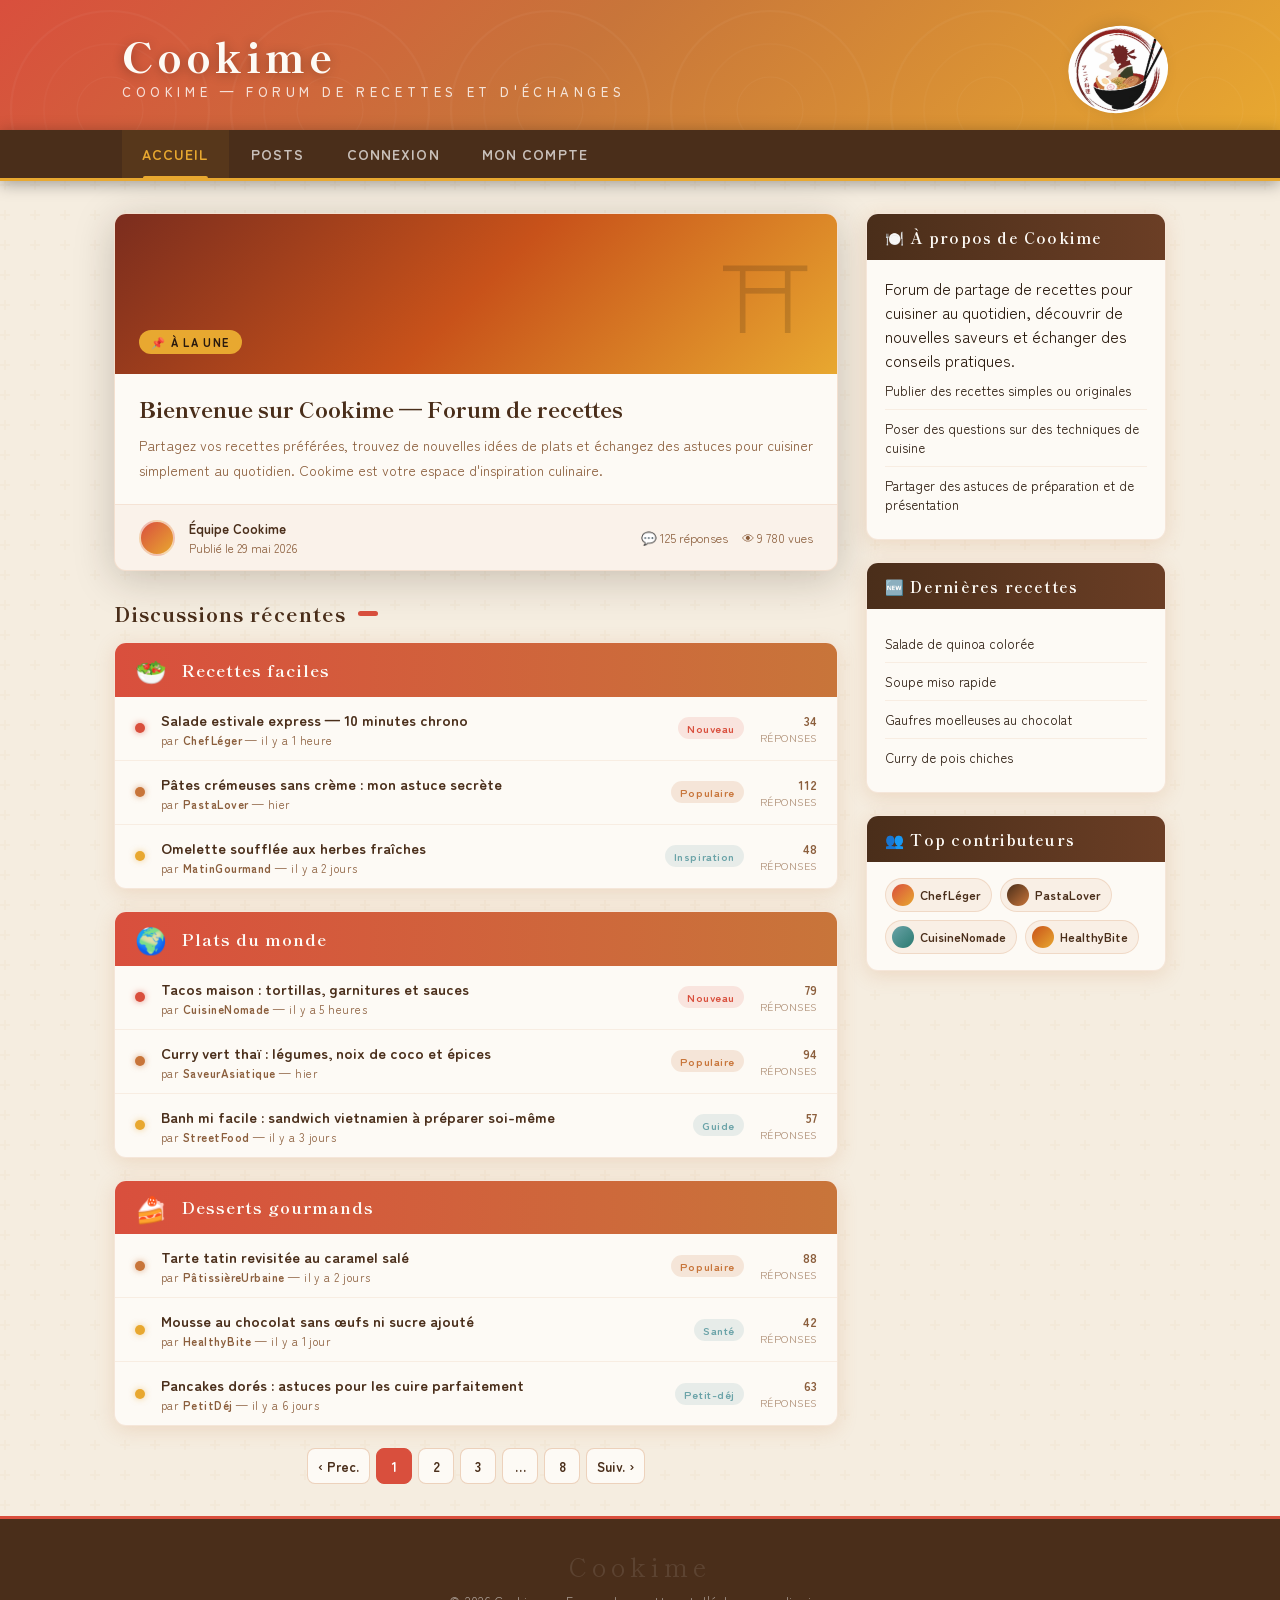
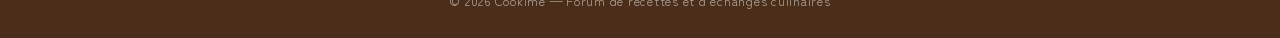
==== index.html @ a5af38d7 "test" ====
<!DOCTYPE html>
<html lang="fr">
<head>
  <meta charset="UTF-8">
  <meta name="viewport" content="width=device-width, initial-scale=1.0">
  <title>Cookime — Connexion</title>
  <link rel="stylesheet" href="style.css">

</head>
<body class="login-page">
 
<!-- ═══════════════════════════════════════════
     HEADER
════════════════════════════════════════════ -->
<header>
  <div class="header-inner">
    <a href="index.html" class="site-logo">
      <span class="jp-title">Cookime</span>
      <span class="fr-subtitle">Cookime — Forum de recettes et d'échanges</span>
    </a>
    <div class="header-stamp">
      <img src="logo.jpg" alt="Logo Cookime" class="header-logo">
    </div>
  </div>
</header>
 
<!-- ═══════════════════════════════════════════
     NAVIGATION
════════════════════════════════════════════ -->
<nav>
  <ul>
    <li><a href="index.html" class="active">Accueil</a></li>
    <li><a href="posts.html">Posts</a></li>
    <li><a href="login.html">Connexion</a></li>
    <li><a href="account.html">Mon compte</a></li>
  </ul>
</nav>
 
<!-- ═══════════════════════════════════════════
     CONTENU PRINCIPAL
════════════════════════════════════════════ -->
<div class="page-wrap">

  <!-- COLONNE PRINCIPALE -->
  <main>

    <!-- Article épinglé -->
    <article class="hero-post">
      <div class="hero-post-banner">
        <span class="pin-badge">📌 À la une</span>
      </div>
      <div class="hero-post-body">
        <h2>Bienvenue sur Cookime — Forum de recettes</h2>
        <p>
          Partagez vos recettes préférées, trouvez de nouvelles idées de plats et échangez des astuces
          pour cuisiner simplement au quotidien. Cookime est votre espace d'inspiration culinaire.
        </p>
      </div>
      <div class="hero-post-footer">
        <div class="avatar"></div>
        <div>
          <div class="post-author">Équipe Cookime</div>
          <div class="post-date">Publié le 29 mai 2026</div>
        </div>
        <div class="post-stats">
          <span>💬 125 réponses</span>
          <span>👁 9 780 vues</span>
        </div>
      </div>
    </article>

    <div class="board-title">
      <h2>Discussions récentes</h2>
      <span class="kanji-tag"></span>
    </div>

    <div class="forum-category">
      <div class="category-header">
        <span class="icon">🥗</span>
        <h3>Recettes faciles</h3>
        <span class="jp"></span>
      </div>

      <div class="topic-row">
        <div class="topic-dot new"></div>
        <div class="topic-info">
          <div class="topic-title">Salade estivale express — 10 minutes chrono</div>
          <div class="topic-meta">par <strong>ChefLéger</strong> — il y a 1 heure</div>
        </div>
        <span class="topic-tag tag-new">Nouveau</span>
        <div class="topic-replies">34<span>réponses</span></div>
      </div>

      <div class="topic-row">
        <div class="topic-dot hot"></div>
        <div class="topic-info">
          <div class="topic-title">Pâtes crémeuses sans crème : mon astuce secrète</div>
          <div class="topic-meta">par <strong>PastaLover</strong> — hier</div>
        </div>
        <span class="topic-tag tag-hot">Populaire</span>
        <div class="topic-replies">112<span>réponses</span></div>
      </div>

      <div class="topic-row">
        <div class="topic-dot"></div>
        <div class="topic-info">
          <div class="topic-title">Omelette soufflée aux herbes fraîches</div>
          <div class="topic-meta">par <strong>MatinGourmand</strong> — il y a 2 jours</div>
        </div>
        <span class="topic-tag tag-guide">Inspiration</span>
        <div class="topic-replies">48<span>réponses</span></div>
      </div>
    </div>

    <div class="forum-category">
      <div class="category-header">
        <span class="icon">🌍</span>
        <h3>Plats du monde</h3>
        <span class="jp"></span>
      </div>

      <div class="topic-row">
        <div class="topic-dot new"></div>
        <div class="topic-info">
          <div class="topic-title">Tacos maison : tortillas, garnitures et sauces</div>
          <div class="topic-meta">par <strong>CuisineNomade</strong> — il y a 5 heures</div>
        </div>
        <span class="topic-tag tag-new">Nouveau</span>
        <div class="topic-replies">79<span>réponses</span></div>
      </div>

      <div class="topic-row">
        <div class="topic-dot hot"></div>
        <div class="topic-info">
          <div class="topic-title">Curry vert thaï : légumes, noix de coco et épices</div>
          <div class="topic-meta">par <strong>SaveurAsiatique</strong> — hier</div>
        </div>
        <span class="topic-tag tag-hot">Populaire</span>
        <div class="topic-replies">94<span>réponses</span></div>
      </div>

      <div class="topic-row">
        <div class="topic-dot"></div>
        <div class="topic-info">
          <div class="topic-title">Banh mi facile : sandwich vietnamien à préparer soi-même</div>
          <div class="topic-meta">par <strong>StreetFood</strong> — il y a 3 jours</div>
        </div>
        <span class="topic-tag tag-guide">Guide</span>
        <div class="topic-replies">57<span>réponses</span></div>
      </div>
    </div>

    <div class="forum-category">
      <div class="category-header">
        <span class="icon">🍰</span>
        <h3>Desserts gourmands</h3>
        <span class="jp"></span>
      </div>

      <div class="topic-row">
        <div class="topic-dot hot"></div>
        <div class="topic-info">
          <div class="topic-title">Tarte tatin revisitée au caramel salé</div>
          <div class="topic-meta">par <strong>PâtissièreUrbaine</strong> — il y a 2 jours</div>
        </div>
        <span class="topic-tag tag-hot">Populaire</span>
        <div class="topic-replies">88<span>réponses</span></div>
      </div>

      <div class="topic-row">
        <div class="topic-dot"></div>
        <div class="topic-info">
          <div class="topic-title">Mousse au chocolat sans œufs ni sucre ajouté</div>
          <div class="topic-meta">par <strong>HealthyBite</strong> — il y a 1 jour</div>
        </div>
        <span class="topic-tag tag-guide">Santé</span>
        <div class="topic-replies">42<span>réponses</span></div>
      </div>

      <div class="topic-row">
        <div class="topic-dot"></div>
        <div class="topic-info">
          <div class="topic-title">Pancakes dorés : astuces pour les cuire parfaitement</div>
          <div class="topic-meta">par <strong>PetitDéj</strong> — il y a 6 jours</div>
        </div>
        <span class="topic-tag tag-guide">Petit-déj</span>
        <div class="topic-replies">63<span>réponses</span></div>
      </div>
    </div>

    <div class="pagination">
      <button>‹ Prec.</button>
      <button class="active">1</button>
      <button>2</button>
      <button>3</button>
      <button>…</button>
      <button>8</button>
      <button>Suiv. ›</button>
    </div>

  </main>

  <!-- SIDEBAR -->
  <aside class="sidebar">

    <div class="sidebar-widget">
      <div class="widget-header">🍽️ À propos de Cookime</div>
      <div class="widget-body">
        <p>
          Forum de partage de recettes pour cuisiner au quotidien, découvrir de nouvelles saveurs
          et échanger des conseils pratiques.
        </p>
        <ul class="info-list">
          <li>Publier des recettes simples ou originales</li>
          <li>Poser des questions sur des techniques de cuisine</li>
          <li>Partager des astuces de préparation et de présentation</li>
        </ul>
      </div>
    </div>

    <div class="sidebar-widget">
      <div class="widget-header">🆕 Dernières recettes</div>
      <div class="widget-body">
        <ul class="info-list">
          <li>Salade de quinoa colorée</li>
          <li>Soupe miso rapide</li>
          <li>Gaufres moelleuses au chocolat</li>
          <li>Curry de pois chiches</li>
        </ul>
      </div>
    </div>

    <div class="sidebar-widget">
      <div class="widget-header">👥 Top contributeurs</div>
      <div class="widget-body">
        <div class="member-grid">
          <div class="member-chip">
            <div class="av-sm" style="background:linear-gradient(135deg,#D94F3D,#E8A830)"></div>
            ChefLéger
          </div>
          <div class="member-chip">
            <div class="av-sm" style="background:linear-gradient(135deg,#4A2E1A,#C8753A)"></div>
            PastaLover
          </div>
          <div class="member-chip">
            <div class="av-sm" style="background:linear-gradient(135deg,#6BA3A8,#2A7A70)"></div>
            CuisineNomade
          </div>
          <div class="member-chip">
            <div class="av-sm" style="background:linear-gradient(135deg,#C8521A,#E8A830)"></div>
            HealthyBite
          </div>
        </div>
      </div>
    </div>

  </aside>
</div>

<!-- ═══════════════════════════════════════════
     FOOTER
════════════════════════════════════════════ -->
<footer>
  <span class="footer-jp">Cookime</span>
  &copy; 2026 Cookime — Forum de recettes et d'échanges culinaires
</footer>

</body>
</html>
---- style.css ----
@import url('https://fonts.googleapis.com/css2?family=Noto+Serif+JP:wght@400;700;900&family=Zen+Maru+Gothic:wght@400;500;700&family=Shippori+Mincho:wght@400;600;800&display=swap');

/* ───────────────────────────────────────────
   VARIABLES — Palette chaleureuse anime
─────────────────────────────────────────── */
:root {
  --akane:     #D94F3D;   /* rouge torii */
  --kaki:      #C8753A;   /* orange brique */
  --kogane:    #E8A830;   /* or soleil couchant */
  --sakura:    #F2B5A0;   /* rose sakura doux */
  --shiro:     #FDFAF5;   /* blanc chaud parchemin */
  --shiro2:    #FFF8F0;   /* blanc crème */
  --kuro:      #2A1A0E;   /* brun noir encre */
  --sumi:      #4A2E1A;   /* sumi-e brun foncé */
  --cha:       #8B5E3C;   /* thé brun */
  --mizu:      #6BA3A8;   /* bleu-vert eau froide */
  --accent-glow: rgba(216,79,61,.25);

  --r: 12px;
  --shadow-warm: 0 4px 20px rgba(200, 117, 58, .18);
  --shadow-deep: 0 8px 40px rgba(42, 26, 14, .22);
}

/* ───────────────────────────────────────────
   RESET & BASE
─────────────────────────────────────────── */
*, *::before, *::after { box-sizing: border-box; margin: 0; padding: 0; }

html { scroll-behavior: smooth; }

body {
  font-family: 'Zen Maru Gothic', 'Noto Serif JP', serif;
  background-color: #F5EDE0;
  background-image:
    radial-gradient(ellipse 80% 50% at 50% -20%, rgba(232,168,48,.15) 0%, transparent 60%),
    url("data:image/svg+xml,%3Csvg width='60' height='60' viewBox='0 0 60 60' xmlns='http://www.w3.org/2000/svg'%3E%3Cg fill='none' fill-rule='evenodd'%3E%3Cg fill='%23c8753a' fill-opacity='0.04'%3E%3Cpath d='M36 34v-4h-2v4h-4v2h4v4h2v-4h4v-2h-4zm0-30V0h-2v4h-4v2h4v4h2V6h4V4h-4zM6 34v-4H4v4H0v2h4v4h2v-4h4v-2H6zM6 4V0H4v4H0v2h4v4h2V6h4V4H6z'/%3E%3C/g%3E%3C/g%3E%3C/svg%3E");
  color: var(--kuro);
  min-height: 100vh;
}

a { color: inherit; text-decoration: none; }

/* ───────────────────────────────────────────
   HEADER / BANNIÈRE
─────────────────────────────────────────── */
header {
  position: relative;
  background: linear-gradient(135deg, var(--akane) 0%, var(--kaki) 45%, var(--kogane) 100%);
  padding: 0;
  overflow: hidden;
}

.header-inner {
  position: relative;
  z-index: 2;
  display: flex;
  align-items: center;
  justify-content: space-between;
  max-width: 1100px;
  margin: 0 auto;
  padding: 28px 32px 22px;
}

/* Motif ondulé style kakemono */
header::before {
  content: '';
  position: absolute;
  inset: 0;
  background-image: url("data:image/svg+xml,%3Csvg xmlns='http://www.w3.org/2000/svg' width='200' height='200'%3E%3Ccircle cx='100' cy='100' r='90' stroke='rgba(255,255,255,.06)' stroke-width='2' fill='none'/%3E%3Ccircle cx='100' cy='100' r='60' stroke='rgba(255,255,255,.04)' stroke-width='1.5' fill='none'/%3E%3Ccircle cx='100' cy='100' r='30' stroke='rgba(255,255,255,.06)' stroke-width='1' fill='none'/%3E%3C/svg%3E");
  background-size: 220px;
  opacity: .6;
}

/* Grand kanji décoratif */
header::after {
  content: '';
  position: absolute;
  right: -20px;
  bottom: -30px;
  font-family: 'Shippori Mincho', serif;
  font-size: 200px;
  font-weight: 800;
  color: rgba(255,255,255,.06);
  line-height: 1;
  pointer-events: none;
  z-index: 1;
}

.site-logo {
  display: flex;
  flex-direction: column;
}

.site-logo .jp-title {
  font-family: 'Shippori Mincho', serif;
  font-size: 2.6rem;
  font-weight: 800;
  color: var(--shiro);
  letter-spacing: .1em;
  line-height: 1;
  text-shadow: 0 2px 12px rgba(0,0,0,.3);
}

.site-logo .fr-subtitle {
  font-size: .82rem;
  font-weight: 500;
  color: rgba(255,255,255,.8);
  letter-spacing: .35em;
  text-transform: uppercase;
  margin-top: 5px;
}

.header-stamp {
  width: 80px;
  height: 80px;
  border: 3px solid rgba(255,255,255,.7);
  border-radius: 50%;
  display: flex;
  flex-direction: column;
  align-items: center;
  justify-content: center;
  color: var(--shiro);
  font-family: 'Shippori Mincho', serif;
  font-size: 1.5rem;
  font-weight: 900;
  background: rgba(255,255,255,.12);
  box-shadow: inset 0 0 20px rgba(255,255,255,.1), 0 0 20px rgba(0,0,0,.2);
  transform: rotate(-8deg);
  flex-shrink: 0;
}

.header-stamp img.header-logo {
  width: 100px;
  height: 100px;
  border-radius: 50%;
  object-fit: cover;
  display: block;
  margin-top: 3px;
}

/* ───────────────────────────────────────────
   NAVIGATION FORUM
─────────────────────────────────────────── */
nav {
  background: var(--sumi);
  border-bottom: 3px solid var(--kogane);
  position: sticky;
  top: 0;
  z-index: 100;
  box-shadow: 0 3px 15px rgba(0,0,0,.35);
}

nav ul {
  display: flex;
  list-style: none;
  max-width: 1100px;
  margin: 0 auto;
  padding: 0 32px;
  gap: 2px;
}

nav ul li a {
  display: block;
  padding: 14px 20px;
  font-size: .88rem;
  font-weight: 700;
  color: rgba(255,255,255,.7);
  letter-spacing: .08em;
  text-transform: uppercase;
  transition: background .2s, color .2s;
  position: relative;
}

nav ul li a:hover,
nav ul li a.active {
  color: var(--kogane);
  background: rgba(232,168,48,.08);
}

nav ul li a.active::after {
  content: '';
  position: absolute;
  bottom: 0; left: 50%;
  transform: translateX(-50%);
  width: 60%;
  height: 2px;
  background: var(--kogane);
  border-radius: 2px 2px 0 0;
}

/* ───────────────────────────────────────────
   LAYOUT PRINCIPAL
─────────────────────────────────────────── */
.page-wrap {
  max-width: 1100px;
  margin: 32px auto;
  padding: 0 24px;
  display: grid;
  grid-template-columns: 1fr 300px;
  gap: 28px;
  align-items: start;
}

/* ───────────────────────────────────────────
   FORUM BOARD — CATÉGORIES
─────────────────────────────────────────── */
.board-title {
  display: flex;
  align-items: center;
  gap: 12px;
  margin-bottom: 14px;
}

.board-title h2 {
  font-family: 'Shippori Mincho', serif;
  font-size: 1.25rem;
  font-weight: 800;
  color: var(--sumi);
  letter-spacing: .05em;
}

.board-title .kanji-tag {
  font-family: 'Shippori Mincho', serif;
  font-size: .95rem;
  font-weight: 700;
  color: var(--shiro);
  background: var(--akane);
  padding: 3px 10px 2px;
  border-radius: 4px;
  letter-spacing: .1em;
}

/* Catégorie forum */
.forum-category {
  background: var(--shiro);
  border-radius: var(--r);
  overflow: hidden;
  box-shadow: var(--shadow-warm);
  margin-bottom: 22px;
  border: 1px solid rgba(200,117,58,.15);
}

.category-header {
  display: flex;
  align-items: center;
  gap: 14px;
  padding: 14px 20px;
  background: linear-gradient(90deg, var(--akane), var(--kaki));
  color: var(--shiro);
}

.category-header .icon {
  font-size: 1.6rem;
  line-height: 1;
}

.category-header h3 {
  font-family: 'Shippori Mincho', serif;
  font-size: 1.05rem;
  font-weight: 700;
  letter-spacing: .06em;
}

.category-header .jp {
  margin-left: auto;
  font-family: 'Shippori Mincho', serif;
  font-size: 1.2rem;
  opacity: .7;
}

/* Lignes de topics */
.topic-row {
  display: grid;
  grid-template-columns: auto 1fr auto auto;
  gap: 16px;
  align-items: center;
  padding: 12px 20px;
  border-bottom: 1px solid rgba(200,117,58,.1);
  transition: background .18s;
  cursor: pointer;
}

.topic-row:last-child { border-bottom: none; }
.topic-row:hover { background: rgba(232,168,48,.06); }

.topic-dot {
  width: 10px; height: 10px;
  border-radius: 50%;
  background: var(--kogane);
  flex-shrink: 0;
  box-shadow: 0 0 6px rgba(232,168,48,.5);
}

.topic-dot.new { background: var(--akane); box-shadow: 0 0 6px rgba(217,79,61,.6); }
.topic-dot.hot { background: var(--kaki); box-shadow: 0 0 6px rgba(200,117,58,.6); }

.topic-info { min-width: 0; }

.topic-title {
  font-size: .92rem;
  font-weight: 700;
  color: var(--sumi);
  white-space: nowrap;
  overflow: hidden;
  text-overflow: ellipsis;
  transition: color .15s;
}

.topic-row:hover .topic-title { color: var(--akane); }

.topic-meta {
  font-size: .72rem;
  color: var(--cha);
  margin-top: 2px;
  letter-spacing: .04em;
}

.topic-replies {
  font-size: .78rem;
  font-weight: 700;
  color: var(--cha);
  text-align: right;
  white-space: nowrap;
}

.topic-replies span {
  display: block;
  font-size: .65rem;
  font-weight: 400;
  letter-spacing: .05em;
  text-transform: uppercase;
  opacity: .7;
}

.topic-tag {
  font-size: .68rem;
  font-weight: 700;
  padding: 3px 9px;
  border-radius: 20px;
  letter-spacing: .05em;
  white-space: nowrap;
}

.tag-new    { background: rgba(217,79,61,.12); color: var(--akane); }
.tag-hot    { background: rgba(200,117,58,.15); color: var(--kaki); }
.tag-guide  { background: rgba(107,163,168,.15); color: var(--mizu); }

/* ───────────────────────────────────────────
   ARTICLE ÉPINGLÉ / HERO POST
─────────────────────────────────────────── */
.hero-post {
  background: var(--shiro);
  border-radius: var(--r);
  overflow: hidden;
  box-shadow: var(--shadow-deep);
  margin-bottom: 28px;
  border: 1px solid rgba(200,117,58,.2);
  position: relative;
}

.hero-post-banner {
  height: 160px;
  background: linear-gradient(135deg, #7B2D1E 0%, #C8521A 50%, #E8A830 100%);
  position: relative;
  display: flex;
  align-items: flex-end;
  padding: 20px 24px;
  overflow: hidden;
}

.hero-post-banner::before {
  content: '⛩';
  position: absolute;
  right: 24px; top: 50%;
  transform: translateY(-50%);
  font-size: 90px;
  opacity: .18;
}

.hero-post-banner .pin-badge {
  background: var(--kogane);
  color: var(--kuro);
  font-size: .7rem;
  font-weight: 900;
  letter-spacing: .12em;
  text-transform: uppercase;
  padding: 4px 12px;
  border-radius: 20px;
}

.hero-post-body { padding: 20px 24px 22px; }

.hero-post-body h2 {
  font-family: 'Shippori Mincho', serif;
  font-size: 1.35rem;
  font-weight: 800;
  color: var(--sumi);
  line-height: 1.35;
  margin-bottom: 10px;
}

.hero-post-body p {
  font-size: .88rem;
  color: var(--cha);
  line-height: 1.75;
}

.hero-post-footer {
  display: flex;
  align-items: center;
  gap: 14px;
  padding: 14px 24px;
  background: rgba(200,117,58,.06);
  border-top: 1px solid rgba(200,117,58,.12);
}

.avatar {
  width: 36px; height: 36px;
  border-radius: 50%;
  background: linear-gradient(135deg, var(--akane), var(--kogane));
  display: flex; align-items: center; justify-content: center;
  font-size: 1rem; flex-shrink: 0;
  font-weight: 900; color: white;
  border: 2px solid rgba(255,255,255,.6);
}

.post-author { font-size: .82rem; font-weight: 700; color: var(--sumi); }
.post-date   { font-size: .75rem; color: var(--cha); margin-top: 1px; }
.post-stats  { margin-left: auto; display: flex; gap: 14px; }

.post-stats span {
  font-size: .78rem;
  color: var(--cha);
  display: flex; align-items: center; gap: 4px;
}

/* ───────────────────────────────────────────
   SIDEBAR
─────────────────────────────────────────── */
.sidebar-widget {
  background: var(--shiro);
  border-radius: var(--r);
  overflow: hidden;
  box-shadow: var(--shadow-warm);
  margin-bottom: 22px;
  border: 1px solid rgba(200,117,58,.15);
}

.widget-header {
  padding: 12px 18px;
  background: linear-gradient(90deg, var(--sumi), #6B3E25);
  color: var(--shiro);
  font-family: 'Shippori Mincho', serif;
  font-size: .95rem;
  font-weight: 700;
  letter-spacing: .08em;
  display: flex; align-items: center; gap: 8px;
}

.widget-body { padding: 16px 18px; }

/* Widget Infos pratiques */
.info-list { list-style: none; }

.info-list li {
  display: flex;
  gap: 10px;
  align-items: flex-start;
  padding: 9px 0;
  border-bottom: 1px solid rgba(200,117,58,.1);
  font-size: .83rem;
}

.info-list li:last-child { border-bottom: none; }

.info-list .info-icon {
  font-size: 1.1rem;
  flex-shrink: 0;
  margin-top: 1px;
}

.info-list .info-label {
  font-weight: 700;
  color: var(--sumi);
  display: block;
}

.info-list .info-val {
  color: var(--cha);
  font-size: .78rem;
}

/* Widget membres actifs */
.member-grid {
  display: flex;
  flex-wrap: wrap;
  gap: 8px;
}

.member-chip {
  display: flex;
  align-items: center;
  gap: 6px;
  background: rgba(200,117,58,.08);
  border-radius: 20px;
  padding: 5px 10px 5px 6px;
  border: 1px solid rgba(200,117,58,.18);
  font-size: .76rem;
  font-weight: 700;
  color: var(--sumi);
}

.member-chip .av-sm {
  width: 22px; height: 22px;
  border-radius: 50%;
  display: flex; align-items: center; justify-content: center;
  font-size: .7rem; font-weight: 900; color: white;
  flex-shrink: 0;
}

/* Widget Saisons / Calendrier */
.season-row {
  display: flex;
  align-items: center;
  justify-content: space-between;
  padding: 9px 0;
  border-bottom: 1px solid rgba(200,117,58,.1);
  font-size: .82rem;
}

.season-row:last-child { border-bottom: none; }

.season-name { font-weight: 700; color: var(--sumi); }

.season-jp {
  font-family: 'Shippori Mincho', serif;
  font-size: .9rem;
  color: var(--akane);
}

.season-desc { color: var(--cha); font-size: .75rem; text-align: right; }

/* ───────────────────────────────────────────
   PAGINATION FORUM
─────────────────────────────────────────── */
.pagination {
  display: flex;
  align-items: center;
  gap: 6px;
  margin: 20px 0 0;
  justify-content: center;
}

.pagination button {
  min-width: 36px; height: 36px;
  border: 1.5px solid rgba(200,117,58,.3);
  background: var(--shiro);
  color: var(--sumi);
  border-radius: 8px;
  font-family: 'Zen Maru Gothic', serif;
  font-size: .85rem;
  font-weight: 700;
  cursor: pointer;
  transition: all .18s;
  padding: 0 10px;
}

.pagination button:hover  { background: rgba(232,168,48,.12); border-color: var(--kogane); color: var(--sumi); }
.pagination button.active { background: var(--akane); border-color: var(--akane); color: white; }

/* ───────────────────────────────────────────
   FOOTER
─────────────────────────────────────────── */
footer {
  margin-top: 48px;
  background: var(--sumi);
  color: rgba(255,255,255,.55);
  padding: 28px 32px;
  text-align: center;
  font-size: .78rem;
  letter-spacing: .06em;
  border-top: 3px solid var(--akane);
}

footer .footer-jp {
  font-family: 'Shippori Mincho', serif;
  font-size: 1.6rem;
  color: rgba(255,255,255,.1);
  display: block;
  margin-bottom: 8px;
  letter-spacing: .2em;
}

/* ───────────────────────────────────────────
   ANIMATIONS
─────────────────────────────────────────── */
@keyframes fadeUp {
  from { opacity: 0; transform: translateY(18px); }
  to   { opacity: 1; transform: translateY(0); }
}

.forum-category  { animation: fadeUp .45s ease both; }
.forum-category:nth-child(2) { animation-delay: .1s; }
.forum-category:nth-child(3) { animation-delay: .2s; }
.hero-post       { animation: fadeUp .35s ease both; }
.sidebar-widget  { animation: fadeUp .4s ease both; }

/* ───────────────────────────────────────────
   RESPONSIVE
─────────────────────────────────────────── */
@media (max-width: 860px) {
  .page-wrap { grid-template-columns: 1fr; }
  .sidebar   { display: none; }
  nav ul     { gap: 0; padding: 0 12px; }
  nav ul li a { padding: 12px 12px; font-size: .78rem; }
  .header-inner { padding: 18px 16px; }
  .site-logo .jp-title { font-size: 1.9rem; }
}
/* ═══════════════════════════════════════════════════════
   LOGIN.CSS — Styles spécifiques à la page de connexion
   À charger APRÈS style.css
════════════════════════════════════════════════════════ */

/* ───────────────────────────────────────────
   BODY OVERRIDE — centrage vertical
─────────────────────────────────────────── */
body.login-page {
  display: flex;
  flex-direction: column;
  min-height: 100vh;
}

body.login-page footer {
  margin-top: auto;
}

/* ───────────────────────────────────────────
   WRAPPER GLOBAL LOGIN
─────────────────────────────────────────── */
.login-wrapper {
  flex: 1;
  display: flex;
  align-items: center;
  justify-content: center;
  gap: 0;
  max-width: 900px;
  margin: 48px auto;
  padding: 0 24px;
  width: 100%;
  animation: fadeUp .5s ease both;
}

/* ───────────────────────────────────────────
   PANNEAU DÉCORATIF GAUCHE
─────────────────────────────────────────── */
.login-deco {
  flex: 0 0 260px;
  background: linear-gradient(160deg, var(--akane) 0%, var(--kaki) 55%, var(--kogane) 100%);
  border-radius: var(--r) 0 0 var(--r);
  padding: 40px 28px;
  display: flex;
  flex-direction: column;
  align-items: flex-start;
  justify-content: space-between;
  min-height: 520px;
  position: relative;
  overflow: hidden;
  box-shadow: var(--shadow-deep);
}

/* Cercles décoratifs en fond */
.login-deco::before {
  content: '';
  position: absolute;
  width: 300px; height: 300px;
  border-radius: 50%;
  border: 40px solid rgba(255,255,255,.06);
  top: -80px; right: -100px;
}

.login-deco::after {
  content: '';
  position: absolute;
  width: 200px; height: 200px;
  border-radius: 50%;
  border: 25px solid rgba(255,255,255,.05);
  bottom: -50px; left: -60px;
}

.deco-kanji {
  font-family: 'Shippori Mincho', serif;
  font-size: 5rem;
  font-weight: 900;
  color: rgba(255,255,255,.15);
  line-height: 1;
  position: relative;
  z-index: 1;
}

.deco-lines {
  display: flex;
  flex-direction: column;
  gap: 6px;
  position: relative;
  z-index: 1;
}

.deco-lines span {
  display: block;
  height: 2px;
  border-radius: 2px;
  background: rgba(255,255,255,.35);
}

.deco-lines span:nth-child(1) { width: 80px; }
.deco-lines span:nth-child(2) { width: 50px; }
.deco-lines span:nth-child(3) { width: 65px; }

.deco-facts {
  list-style: none;
  display: flex;
  flex-direction: column;
  gap: 16px;
  position: relative;
  z-index: 1;
}

.deco-facts li {
  display: flex;
  flex-direction: column;
  gap: 2px;
}

.fact-jp {
  font-family: 'Shippori Mincho', serif;
  font-size: 1.1rem;
  font-weight: 700;
  color: var(--shiro);
  letter-spacing: .08em;
}

.fact-fr {
  font-size: .72rem;
  color: rgba(255,255,255,.65);
  letter-spacing: .1em;
  text-transform: uppercase;
}

.deco-torii {
  font-size: 3rem;
  opacity: .45;
  position: relative;
  z-index: 1;
  align-self: flex-end;
}

/* ───────────────────────────────────────────
   CARTE DE CONNEXION
─────────────────────────────────────────── */
.login-card {
  flex: 1;
  background: var(--shiro);
  border-radius: 0 var(--r) var(--r) 0;
  padding: 40px 44px 36px;
  box-shadow: var(--shadow-deep);
  border: 1px solid rgba(200,117,58,.15);
  border-left: none;
  min-height: 520px;
  display: flex;
  flex-direction: column;
}

/* Top de carte — avatar + titre */
.login-card-top {
  display: flex;
  align-items: center;
  gap: 18px;
  margin-bottom: 28px;
}

.login-avatar-ring {
  width: 60px; height: 60px;
  border-radius: 50%;
  background: linear-gradient(135deg, var(--akane), var(--kogane));
  display: flex; align-items: center; justify-content: center;
  font-family: 'Shippori Mincho', serif;
  font-size: 1.6rem;
  font-weight: 900;
  color: white;
  flex-shrink: 0;
  box-shadow: 0 4px 16px rgba(217,79,61,.35);
}

.login-title {
  display: flex;
  flex-direction: column;
  gap: 2px;
}

.login-title-jp {
  font-family: 'Shippori Mincho', serif;
  font-size: 1.5rem;
  font-weight: 800;
  color: var(--sumi);
  letter-spacing: .1em;
  line-height: 1;
}

.login-title-fr {
  font-size: .78rem;
  color: var(--cha);
  letter-spacing: .12em;
  text-transform: uppercase;
}

/* ───────────────────────────────────────────
   ALERTES
─────────────────────────────────────────── */
.login-alert {
  display: flex;
  align-items: center;
  gap: 10px;
  padding: 11px 16px;
  border-radius: 8px;
  font-size: .83rem;
  font-weight: 700;
  margin-bottom: 20px;
  animation: fadeUp .3s ease both;
}

.login-alert--error {
  background: rgba(217,79,61,.1);
  border: 1px solid rgba(217,79,61,.3);
  color: var(--akane);
}

.login-alert--success {
  background: rgba(107,163,168,.12);
  border: 1px solid rgba(107,163,168,.35);
  color: #3A7E84;
}

.alert-icon {
  font-size: 1rem;
  flex-shrink: 0;
}

/* ───────────────────────────────────────────
   FORMULAIRE
─────────────────────────────────────────── */
.login-form {
  display: flex;
  flex-direction: column;
  gap: 18px;
}

.field-group {
  display: flex;
  flex-direction: column;
  gap: 6px;
}

.field-label {
  display: flex;
  align-items: center;
  gap: 8px;
  font-size: .83rem;
  font-weight: 700;
  color: var(--sumi);
  cursor: pointer;
}

.field-label-jp {
  font-family: 'Shippori Mincho', serif;
  font-size: .9rem;
  color: var(--akane);
  font-weight: 700;
}

.field-wrap {
  position: relative;
  display: flex;
  align-items: center;
  border: 1.5px solid rgba(200,117,58,.3);
  border-radius: 8px;
  background: var(--shiro2);
  transition: border-color .2s, box-shadow .2s;
}

.field-wrap:focus-within {
  border-color: var(--kaki);
  box-shadow: 0 0 0 3px rgba(200,117,58,.12);
}

.field-wrap.has-error {
  border-color: var(--akane);
  box-shadow: 0 0 0 3px rgba(217,79,61,.1);
}

.field-icon {
  padding: 0 12px;
  font-size: .95rem;
  color: var(--cha);
  flex-shrink: 0;
  pointer-events: none;
}

.field-input {
  flex: 1;
  border: none;
  background: transparent;
  padding: 12px 12px 12px 0;
  font-family: 'Zen Maru Gothic', serif;
  font-size: .9rem;
  color: var(--sumi);
  outline: none;
  width: 100%;
}

.field-input::placeholder {
  color: rgba(139,94,60,.4);
}

.field-toggle {
  border: none;
  background: transparent;
  padding: 0 12px;
  cursor: pointer;
  font-size: .95rem;
  color: var(--cha);
  transition: color .15s;
  flex-shrink: 0;
}

.field-toggle:hover { color: var(--akane); }

.field-error {
  font-size: .74rem;
  color: var(--akane);
  font-weight: 600;
  min-height: 1em;
  padding-left: 4px;
}

/* ───────────────────────────────────────────
   OPTIONS (Remember me + Forgot)
─────────────────────────────────────────── */
.login-options {
  display: flex;
  align-items: center;
  justify-content: space-between;
  font-size: .8rem;
}

.checkbox-label {
  display: flex;
  align-items: center;
  gap: 8px;
  cursor: pointer;
  font-weight: 600;
  color: var(--cha);
  user-select: none;
}

.checkbox-label input[type="checkbox"] { display: none; }

.checkbox-custom {
  width: 18px; height: 18px;
  border: 2px solid rgba(200,117,58,.4);
  border-radius: 4px;
  background: var(--shiro2);
  flex-shrink: 0;
  position: relative;
  transition: border-color .18s, background .18s;
}

.checkbox-label input:checked + .checkbox-custom {
  background: var(--akane);
  border-color: var(--akane);
}

.checkbox-label input:checked + .checkbox-custom::after {
  content: '✓';
  position: absolute;
  inset: 0;
  display: flex; align-items: center; justify-content: center;
  font-size: .7rem;
  color: white;
  font-weight: 900;
}

.forgot-link {
  color: var(--kaki);
  font-weight: 700;
  font-size: .8rem;
  transition: color .15s;
  letter-spacing: .03em;
}

.forgot-link:hover { color: var(--akane); }

/* ───────────────────────────────────────────
   BOUTON LOGIN
─────────────────────────────────────────── */
.btn-login {
  margin-top: 6px;
  position: relative;
  display: flex;
  align-items: center;
  justify-content: center;
  gap: 10px;
  width: 100%;
  padding: 14px 24px;
  background: linear-gradient(135deg, var(--akane), var(--kaki));
  border: none;
  border-radius: 8px;
  color: white;
  font-family: 'Zen Maru Gothic', serif;
  font-size: .95rem;
  font-weight: 700;
  cursor: pointer;
  letter-spacing: .06em;
  box-shadow: 0 4px 18px rgba(217,79,61,.35);
  transition: transform .15s, box-shadow .15s;
  overflow: hidden;
}

.btn-login::before {
  content: '';
  position: absolute;
  inset: 0;
  background: linear-gradient(135deg, var(--kaki), var(--kogane));
  opacity: 0;
  transition: opacity .25s;
}

.btn-login:hover:not(:disabled) {
  transform: translateY(-2px);
  box-shadow: 0 7px 24px rgba(217,79,61,.45);
}

.btn-login:hover:not(:disabled)::before { opacity: 1; }

.btn-login:disabled {
  opacity: .7;
  cursor: not-allowed;
  transform: none;
}

.btn-login-text,
.btn-login-jp {
  position: relative;
  z-index: 1;
  transition: opacity .2s;
}

.btn-login-jp {
  font-family: 'Shippori Mincho', serif;
  font-size: 1.1rem;
  opacity: .7;
}

.btn-login-spinner {
  position: relative;
  z-index: 1;
  font-size: 1.2rem;
  animation: spin .7s linear infinite;
}

@keyframes spin {
  to { transform: rotate(360deg); }
}

/* ───────────────────────────────────────────
   SÉPARATEUR
─────────────────────────────────────────── */
.login-sep {
  display: flex;
  align-items: center;
  gap: 12px;
  margin: 20px 0 16px;
}

.login-sep span:not(.sep-text) {
  flex: 1;
  height: 1px;
  background: rgba(200,117,58,.2);
}

.sep-text {
  font-size: .75rem;
  color: var(--cha);
  font-weight: 700;
  letter-spacing: .12em;
  text-transform: uppercase;
}

/* ───────────────────────────────────────────
   LIENS BAS DE CARTE
─────────────────────────────────────────── */
.register-link {
  text-align: center;
  font-size: .82rem;
  color: var(--cha);
  margin-bottom: 10px;
}

.register-link a {
  color: var(--akane);
  font-weight: 700;
  transition: color .15s;
}

.register-link a:hover { color: var(--kaki); }

.back-link {
  display: block;
  text-align: center;
  font-size: .78rem;
  color: var(--cha);
  font-weight: 600;
  margin-top: auto;
  padding-top: 14px;
  transition: color .15s;
  letter-spacing: .04em;
}

.back-link:hover { color: var(--sumi); }

/* ───────────────────────────────────────────
   RESPONSIVE
─────────────────────────────────────────── */
@media (max-width: 720px) {
  .login-wrapper {
    flex-direction: column;
    margin: 24px auto;
  }

  .login-deco {
    flex: none;
    width: 100%;
    min-height: auto;
    border-radius: var(--r) var(--r) 0 0;
    flex-direction: row;
    flex-wrap: wrap;
    padding: 22px 24px;
    gap: 14px;
    align-items: center;
  }

  .deco-kanji { font-size: 3rem; }
  .deco-torii { font-size: 2rem; }
  .deco-lines { display: none; }

  .login-card {
    border-radius: 0 0 var(--r) var(--r);
    border-left: 1px solid rgba(200,117,58,.15);
    border-top: none;
    padding: 28px 24px;
  }
}

/* ═══════════════════════════════════════════════════════
   POSTS — styles extraits de posts.html
════════════════════════════════════════════════════════ */

.post-panel {
  background: var(--shiro);
  border-radius: var(--r);
  box-shadow: var(--shadow-warm);
  border: 1px solid rgba(200,117,58,.15);
  padding: 22px;
  margin-bottom: 24px;
}
.post-panel h2 {
  font-family: 'Shippori Mincho', serif;
  font-size: 1.15rem;
  color: var(--sumi);
  margin-bottom: 12px;
}
.post-panel label { display:block; font-size:.82rem; font-weight:700; color:var(--sumi); margin-bottom:8px; }
.post-panel input, .post-panel textarea {
  width:100%; border:1px solid rgba(200,117,58,.25); border-radius:12px; padding:14px 16px; font-family:'Zen Maru Gothic',sans-serif; font-size:.95rem; color:var(--sumi); background:var(--shiro2); margin-bottom:16px; resize:vertical;
}
.post-panel button { display:inline-flex; align-items:center; justify-content:center; padding:12px 20px; border:none; border-radius:999px; background:linear-gradient(135deg,var(--akane),var(--kaki)); color:white; font-weight:700; cursor:pointer; transition:transform .18s, box-shadow .18s; }
.post-panel button:hover { transform:translateY(-1px); box-shadow:0 12px 20px rgba(217,79,61,.18); }

.post-card { background:var(--shiro); border-radius:var(--r); box-shadow:var(--shadow-warm); border:1px solid rgba(200,117,58,.15); overflow:hidden; margin-bottom:18px; }
.post-card-header { padding:16px 18px; background:linear-gradient(90deg,var(--akane),var(--kaki)); color:var(--shiro); display:flex; align-items:center; gap:12px; }
.post-card-header .avatar { width:38px; height:38px; border-radius:50%; background:rgba(255,255,255,.35); display:flex; align-items:center; justify-content:center; font-weight:900; color:var(--sumi); background:linear-gradient(135deg, rgba(255,255,255,.45), rgba(255,255,255,.15)); }
.post-card-title { font-family:'Shippori Mincho', serif; font-size:1rem; font-weight:800; line-height:1.2; margin-bottom:4px; }
.post-card-meta { font-size:.78rem; color:rgba(255,255,255,.85); letter-spacing:.04em; }
.post-card-body { padding:18px; color:var(--cha); line-height:1.75; font-size:.92rem; }
.empty-feed { padding:20px; font-size:.92rem; color:var(--cha); }

/* ═══════════════════════════════════════════════════════
   ACCOUNT — styles extraits de account.html
════════════════════════════════════════════════════════ */

.account-card { max-width:800px; margin:36px auto; padding:20px; background:var(--shiro); border-radius:var(--r); box-shadow:var(--shadow-warm); border:1px solid rgba(200,117,58,.12); }
.account-header { display:flex; gap:18px; align-items:center; margin-bottom:18px; }
.account-avatar { width:72px; height:72px; border-radius:50%; background:linear-gradient(135deg,var(--akane),var(--kaki)); display:flex; align-items:center; justify-content:center; color:var(--shiro); font-weight:900; font-size:1.6rem; }
.account-meta { font-family:'Shippori Mincho', serif; color:var(--sumi); }
.account-meta .name { font-size:1.1rem; font-weight:800; }
.account-meta .email { font-size:.9rem; color:var(--cha); }
.account-actions { display:flex; gap:12px; margin-top:12px; }
.account-actions a, .account-actions button { text-decoration:none; padding:10px 16px; border-radius:10px; border:none; cursor:pointer; font-weight:700; }
.btn-edit { background:linear-gradient(135deg,var(--akane),var(--kaki)); color:#fff; }
.btn-logout { background:transparent; color:var(--sumi); border:1px solid rgba(200,117,58,.12); }
.account-section { margin-top:20px; }
.field { display:block; margin-bottom:12px; }
.field label { display:block; font-weight:700; margin-bottom:6px; }
.field input { width:100%; padding:12px; border-radius:10px; border:1px solid rgba(200,117,58,.12); background:var(--shiro2); }
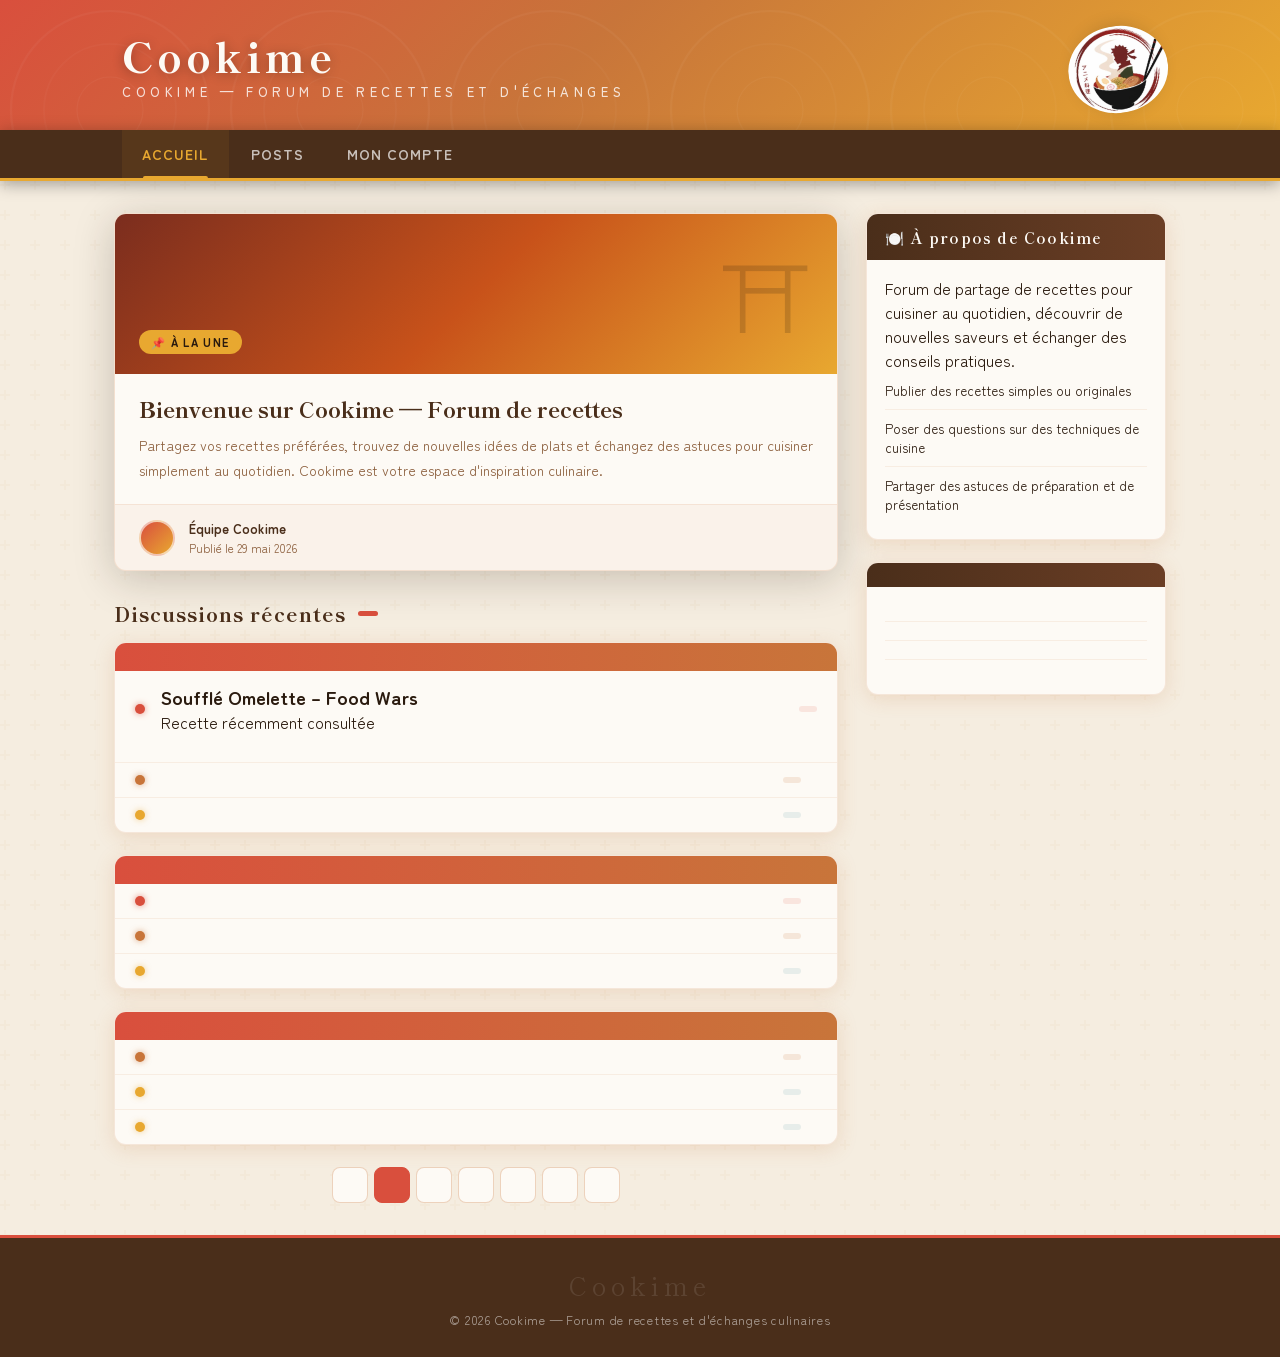
==== commit 9936c21a: "Merge branch 'main' of https://github.com/Alexanger300/Forum-Food into Elsa" ====
--- a/index.html
+++ b/index.html
@@ -3,7 +3,7 @@
 <head>
   <meta charset="UTF-8">
   <meta name="viewport" content="width=device-width, initial-scale=1.0">
-  <title>Cookime — Connexion</title>
+  <title>Cookime — Accueil</title>
   <link rel="stylesheet" href="style.css">
 
 </head>
@@ -31,7 +31,6 @@
   <ul>
     <li><a href="index.html" class="active">Accueil</a></li>
     <li><a href="posts.html">Posts</a></li>
-    <li><a href="login.html">Connexion</a></li>
     <li><a href="account.html">Mon compte</a></li>
   </ul>
 </nav>
@@ -63,8 +62,8 @@
           <div class="post-date">Publié le 29 mai 2026</div>
         </div>
         <div class="post-stats">
-          <span>💬 125 réponses</span>
-          <span>👁 9 780 vues</span>
+          <span></span>
+          <span></span>
         </div>
       </div>
     </article>
@@ -76,126 +75,136 @@
 
     <div class="forum-category">
       <div class="category-header">
-        <span class="icon">🥗</span>
-        <h3>Recettes faciles</h3>
+        <span class="icon"></span>
+        <h3></h3>
         <span class="jp"></span>
       </div>
 
       <div class="topic-row">
-        <div class="topic-dot new"></div>
-        <div class="topic-info">
-          <div class="topic-title">Salade estivale express — 10 minutes chrono</div>
-          <div class="topic-meta">par <strong>ChefLéger</strong> — il y a 1 heure</div>
-        </div>
-        <span class="topic-tag tag-new">Nouveau</span>
-        <div class="topic-replies">34<span>réponses</span></div>
-      </div>
-
-      <div class="topic-row">
+        <div class="topic-dot new">
+        </div>
+        <div>
+  <a href="posts.html" class="discussion-link">
+    <div class="discussion-item">
+        <h3>Soufflé Omelette – Food Wars</h3>
+        <p>Recette récemment consultée</p>
+    </div>
+</a>
+</div>
+        <div class="topic-info">
+          <div class="topic-title"></div>
+          <div class="topic-meta"><strong></strong> </div>
+        </div>
+        <span class="topic-tag tag-new"></span>
+        <div class="topic-replies"><span></span></div>
+      </div>
+
+      <div class="topic-row">
+        
         <div class="topic-dot hot"></div>
         <div class="topic-info">
-          <div class="topic-title">Pâtes crémeuses sans crème : mon astuce secrète</div>
-          <div class="topic-meta">par <strong>PastaLover</strong> — hier</div>
-        </div>
-        <span class="topic-tag tag-hot">Populaire</span>
-        <div class="topic-replies">112<span>réponses</span></div>
-      </div>
-
-      <div class="topic-row">
-        <div class="topic-dot"></div>
-        <div class="topic-info">
-          <div class="topic-title">Omelette soufflée aux herbes fraîches</div>
-          <div class="topic-meta">par <strong>MatinGourmand</strong> — il y a 2 jours</div>
-        </div>
-        <span class="topic-tag tag-guide">Inspiration</span>
-        <div class="topic-replies">48<span>réponses</span></div>
+          <div class="topic-title"></div>
+          <div class="topic-meta"><strong></strong></div>
+        </div>
+        <span class="topic-tag tag-hot"></span>
+        <div class="topic-replies"><span></span></div>
+      </div>
+
+      <div class="topic-row">
+        <div class="topic-dot"></div>
+        <div class="topic-info">
+          <div class="topic-title"></div>
+          <div class="topic-meta"> <strong></strong> </div>
+        </div>
+        <span class="topic-tag tag-guide"></span>
+        <div class="topic-replies"><span></span></div>
       </div>
     </div>
 
     <div class="forum-category">
       <div class="category-header">
-        <span class="icon">🌍</span>
-        <h3>Plats du monde</h3>
+        <span class="icon"></span>
+        <h3></h3>
         <span class="jp"></span>
       </div>
 
       <div class="topic-row">
         <div class="topic-dot new"></div>
         <div class="topic-info">
-          <div class="topic-title">Tacos maison : tortillas, garnitures et sauces</div>
-          <div class="topic-meta">par <strong>CuisineNomade</strong> — il y a 5 heures</div>
-        </div>
-        <span class="topic-tag tag-new">Nouveau</span>
-        <div class="topic-replies">79<span>réponses</span></div>
+          <div class="topic-title"></div>
+          <div class="topic-meta"> <strong></strong> </div>
+        </div>
+        <span class="topic-tag tag-new"></span>
+        <div class="topic-replies"><span></span></div>
       </div>
 
       <div class="topic-row">
         <div class="topic-dot hot"></div>
         <div class="topic-info">
-          <div class="topic-title">Curry vert thaï : légumes, noix de coco et épices</div>
-          <div class="topic-meta">par <strong>SaveurAsiatique</strong> — hier</div>
-        </div>
-        <span class="topic-tag tag-hot">Populaire</span>
-        <div class="topic-replies">94<span>réponses</span></div>
-      </div>
-
-      <div class="topic-row">
-        <div class="topic-dot"></div>
-        <div class="topic-info">
-          <div class="topic-title">Banh mi facile : sandwich vietnamien à préparer soi-même</div>
-          <div class="topic-meta">par <strong>StreetFood</strong> — il y a 3 jours</div>
-        </div>
-        <span class="topic-tag tag-guide">Guide</span>
-        <div class="topic-replies">57<span>réponses</span></div>
+          <div class="topic-title"></div>
+          <div class="topic-meta"> <strong></strong> </div>
+        </div>
+        <span class="topic-tag tag-hot"></span>
+        <div class="topic-replies"><span></span></div>
+      </div>
+
+      <div class="topic-row">
+        <div class="topic-dot"></div>
+        <div class="topic-info">
+          <div class="topic-title"></div>
+          <div class="topic-meta"> <strong></strong> </div>
+        </div>
+        <span class="topic-tag tag-guide"></span>
+        <div class="topic-replies"><span></span></div>
       </div>
     </div>
 
     <div class="forum-category">
       <div class="category-header">
-        <span class="icon">🍰</span>
-        <h3>Desserts gourmands</h3>
+        <span class="icon"></span>
+        <h3></h3>
         <span class="jp"></span>
       </div>
 
       <div class="topic-row">
         <div class="topic-dot hot"></div>
         <div class="topic-info">
-          <div class="topic-title">Tarte tatin revisitée au caramel salé</div>
-          <div class="topic-meta">par <strong>PâtissièreUrbaine</strong> — il y a 2 jours</div>
-        </div>
-        <span class="topic-tag tag-hot">Populaire</span>
-        <div class="topic-replies">88<span>réponses</span></div>
-      </div>
-
-      <div class="topic-row">
-        <div class="topic-dot"></div>
-        <div class="topic-info">
-          <div class="topic-title">Mousse au chocolat sans œufs ni sucre ajouté</div>
-          <div class="topic-meta">par <strong>HealthyBite</strong> — il y a 1 jour</div>
-        </div>
-        <span class="topic-tag tag-guide">Santé</span>
-        <div class="topic-replies">42<span>réponses</span></div>
-      </div>
-
-      <div class="topic-row">
-        <div class="topic-dot"></div>
-        <div class="topic-info">
-          <div class="topic-title">Pancakes dorés : astuces pour les cuire parfaitement</div>
-          <div class="topic-meta">par <strong>PetitDéj</strong> — il y a 6 jours</div>
-        </div>
-        <span class="topic-tag tag-guide">Petit-déj</span>
-        <div class="topic-replies">63<span>réponses</span></div>
+          <div class="topic-title"></div>
+          <div class="topic-meta"><strong></strong></div>
+        </div>
+        <span class="topic-tag tag-hot"></span>
+        <div class="topic-replies"><span></span></div>
+      </div>
+
+      <div class="topic-row">
+        <div class="topic-dot"></div>
+        <div class="topic-info">
+          <div class="topic-title"></div>
+          <div class="topic-meta"> <strong></strong> </div>
+        </div>
+        <span class="topic-tag tag-guide"></span>
+        <div class="topic-replies"><span></span></div>
+      </div>
+
+      <div class="topic-row">
+        <div class="topic-dot"></div>
+        <div class="topic-info">
+          <div class="topic-title"></div>
+          <div class="topic-meta"> <strong></strong> </div>
+        </div>
+        <span class="topic-tag tag-guide"></span>
+        <div class="topic-replies"><span></span></div>
       </div>
     </div>
 
     <div class="pagination">
-      <button>‹ Prec.</button>
-      <button class="active">1</button>
-      <button>2</button>
-      <button>3</button>
-      <button>…</button>
-      <button>8</button>
-      <button>Suiv. ›</button>
+      <button></button>
+      <button class="active"></button>
+      <button></button>
+      <button></button>
+      <button></button>
+      <button></button>
+      <button></button>
     </div>
 
   </main>
@@ -219,38 +228,14 @@
     </div>
 
     <div class="sidebar-widget">
-      <div class="widget-header">🆕 Dernières recettes</div>
+      <div class="widget-header"></div>
       <div class="widget-body">
         <ul class="info-list">
-          <li>Salade de quinoa colorée</li>
-          <li>Soupe miso rapide</li>
-          <li>Gaufres moelleuses au chocolat</li>
-          <li>Curry de pois chiches</li>
+          <li></li>
+          <li></li>
+          <li></li>
+          <li></li>
         </ul>
-      </div>
-    </div>
-
-    <div class="sidebar-widget">
-      <div class="widget-header">👥 Top contributeurs</div>
-      <div class="widget-body">
-        <div class="member-grid">
-          <div class="member-chip">
-            <div class="av-sm" style="background:linear-gradient(135deg,#D94F3D,#E8A830)"></div>
-            ChefLéger
-          </div>
-          <div class="member-chip">
-            <div class="av-sm" style="background:linear-gradient(135deg,#4A2E1A,#C8753A)"></div>
-            PastaLover
-          </div>
-          <div class="member-chip">
-            <div class="av-sm" style="background:linear-gradient(135deg,#6BA3A8,#2A7A70)"></div>
-            CuisineNomade
-          </div>
-          <div class="member-chip">
-            <div class="av-sm" style="background:linear-gradient(135deg,#C8521A,#E8A830)"></div>
-            HealthyBite
-          </div>
-        </div>
       </div>
     </div>
 
--- a/style.css
+++ b/style.css
@@ -230,6 +230,7 @@
   letter-spacing: .1em;
 }
 
+
 /* Catégorie forum */
 .forum-category {
   background: var(--shiro);
@@ -1207,7 +1208,80 @@
 .account-actions a, .account-actions button { text-decoration:none; padding:10px 16px; border-radius:10px; border:none; cursor:pointer; font-weight:700; }
 .btn-edit { background:linear-gradient(135deg,var(--akane),var(--kaki)); color:#fff; }
 .btn-logout { background:transparent; color:var(--sumi); border:1px solid rgba(200,117,58,.12); }
+.btn-login { background:linear-gradient(135deg,var(--akane),var(--kaki)); color:#fff; }
 .account-section { margin-top:20px; }
 .field { display:block; margin-bottom:12px; }
 .field label { display:block; font-weight:700; margin-bottom:6px; }
 .field input { width:100%; padding:12px; border-radius:10px; border:1px solid rgba(200,117,58,.12); background:var(--shiro2); }
+
+#my-posts .post-card {
+    background: var(--shiro);
+    border-radius: var(--r);
+    box-shadow: var(--shadow-warm);
+    border: 1px solid rgba(200,117,58,.12);
+
+    padding: 20px;
+    margin-bottom: 18px;
+}
+
+#my-posts .post-card h4 {
+    color: var(--sumi);
+    font-family: 'Shippori Mincho', serif;
+    margin-bottom: 10px;
+}
+
+#my-posts .post-card p {
+    color: var(--cha);
+    line-height: 1.6;
+}
+
+.delete-post {
+  margin-top: 12px;
+  position: relative;
+  display: flex;
+  align-items: center;
+  justify-content: center;
+  gap: 10px;
+
+  padding: 14px 24px;
+
+  background: linear-gradient(135deg, var(--akane), var(--kaki));
+  border: none;
+  border-radius: 8px;
+
+  color: white;
+  font-family: 'Zen Maru Gothic', serif;
+  font-size: .95rem;
+  font-weight: 700;
+
+  cursor: pointer;
+  letter-spacing: .06em;
+
+  box-shadow: 0 4px 18px rgba(217,79,61,.35);
+  transition: transform .15s, box-shadow .15s;
+
+  overflow: hidden;
+}
+
+.delete-post::before {
+  content: '';
+  position: absolute;
+  inset: 0;
+  background: linear-gradient(135deg, var(--kaki), var(--kogane));
+  opacity: 0;
+  transition: opacity .25s;
+}
+
+.delete-post:hover {
+  transform: translateY(-2px);
+  box-shadow: 0 7px 24px rgba(217,79,61,.45);
+}
+
+.delete-post:hover::before {
+  opacity: 1;
+}
+
+.delete-post span {
+  position: relative;
+  z-index: 1;
+}
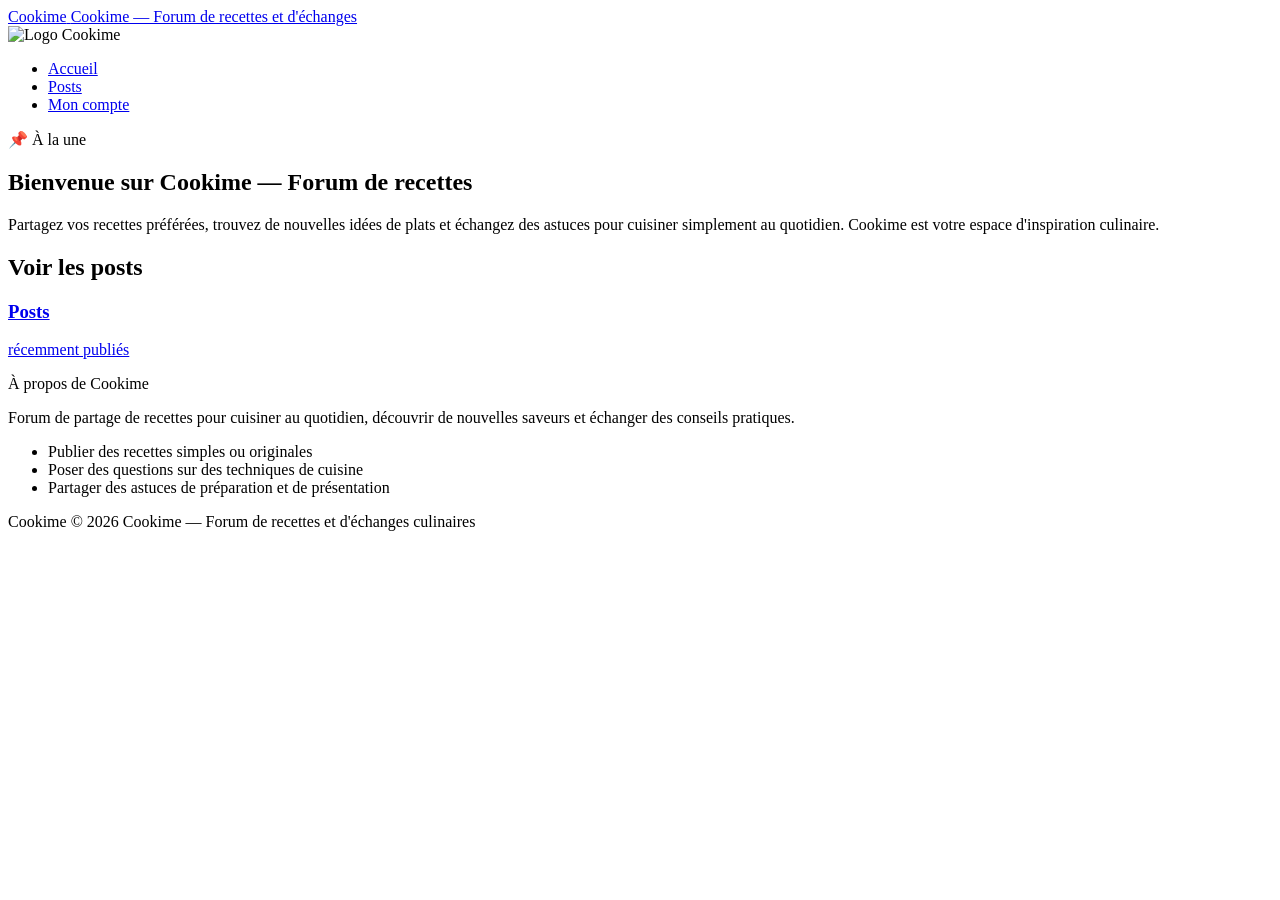
==== commit ffb8547e: "retire e" ====
--- a/index.html
+++ b/index.html
@@ -4,7 +4,7 @@
   <meta charset="UTF-8">
   <meta name="viewport" content="width=device-width, initial-scale=1.0">
   <title>Cookime — Accueil</title>
-  <link rel="stylesheet" href="style.css">
+  <link rel="stylesheet" href="src/css/style.css">
 
 </head>
 <body class="login-page">
@@ -19,7 +19,7 @@
       <span class="fr-subtitle">Cookime — Forum de recettes et d'échanges</span>
     </a>
     <div class="header-stamp">
-      <img src="logo.jpg" alt="Logo Cookime" class="header-logo">
+      <img src="/assets/img/logo.jpg" alt="Logo Cookime" class="header-logo">
     </div>
   </div>
 </header>
@@ -30,8 +30,8 @@
 <nav>
   <ul>
     <li><a href="index.html" class="active">Accueil</a></li>
-    <li><a href="posts.html">Posts</a></li>
-    <li><a href="account.html">Mon compte</a></li>
+    <li><a href="/src/html/posts.html">Posts</a></li>
+    <li><a href="/src/html/account.html">Mon compte</a></li>
   </ul>
 </nav>
  
@@ -55,21 +55,10 @@
           pour cuisiner simplement au quotidien. Cookime est votre espace d'inspiration culinaire.
         </p>
       </div>
-      <div class="hero-post-footer">
-        <div class="avatar"></div>
-        <div>
-          <div class="post-author">Équipe Cookime</div>
-          <div class="post-date">Publié le 29 mai 2026</div>
-        </div>
-        <div class="post-stats">
-          <span></span>
-          <span></span>
-        </div>
-      </div>
     </article>
 
     <div class="board-title">
-      <h2>Discussions récentes</h2>
+      <h2>Voir les posts</h2>
       <span class="kanji-tag"></span>
     </div>
 
@@ -84,136 +73,19 @@
         <div class="topic-dot new">
         </div>
         <div>
-  <a href="posts.html" class="discussion-link">
+  <a href="/src/html/posts.html" class="discussion-link">
     <div class="discussion-item">
-        <h3>Soufflé Omelette – Food Wars</h3>
-        <p>Recette récemment consultée</p>
+        <h3>Posts </h3>
+        <p> récemment publiés</p>
     </div>
 </a>
-</div>
-        <div class="topic-info">
-          <div class="topic-title"></div>
-          <div class="topic-meta"><strong></strong> </div>
-        </div>
-        <span class="topic-tag tag-new"></span>
-        <div class="topic-replies"><span></span></div>
-      </div>
-
-      <div class="topic-row">
-        
-        <div class="topic-dot hot"></div>
-        <div class="topic-info">
-          <div class="topic-title"></div>
-          <div class="topic-meta"><strong></strong></div>
-        </div>
-        <span class="topic-tag tag-hot"></span>
-        <div class="topic-replies"><span></span></div>
-      </div>
-
-      <div class="topic-row">
-        <div class="topic-dot"></div>
-        <div class="topic-info">
-          <div class="topic-title"></div>
-          <div class="topic-meta"> <strong></strong> </div>
-        </div>
-        <span class="topic-tag tag-guide"></span>
-        <div class="topic-replies"><span></span></div>
-      </div>
-    </div>
-
-    <div class="forum-category">
-      <div class="category-header">
-        <span class="icon"></span>
-        <h3></h3>
-        <span class="jp"></span>
-      </div>
-
-      <div class="topic-row">
-        <div class="topic-dot new"></div>
-        <div class="topic-info">
-          <div class="topic-title"></div>
-          <div class="topic-meta"> <strong></strong> </div>
-        </div>
-        <span class="topic-tag tag-new"></span>
-        <div class="topic-replies"><span></span></div>
-      </div>
-
-      <div class="topic-row">
-        <div class="topic-dot hot"></div>
-        <div class="topic-info">
-          <div class="topic-title"></div>
-          <div class="topic-meta"> <strong></strong> </div>
-        </div>
-        <span class="topic-tag tag-hot"></span>
-        <div class="topic-replies"><span></span></div>
-      </div>
-
-      <div class="topic-row">
-        <div class="topic-dot"></div>
-        <div class="topic-info">
-          <div class="topic-title"></div>
-          <div class="topic-meta"> <strong></strong> </div>
-        </div>
-        <span class="topic-tag tag-guide"></span>
-        <div class="topic-replies"><span></span></div>
-      </div>
-    </div>
-
-    <div class="forum-category">
-      <div class="category-header">
-        <span class="icon"></span>
-        <h3></h3>
-        <span class="jp"></span>
-      </div>
-
-      <div class="topic-row">
-        <div class="topic-dot hot"></div>
-        <div class="topic-info">
-          <div class="topic-title"></div>
-          <div class="topic-meta"><strong></strong></div>
-        </div>
-        <span class="topic-tag tag-hot"></span>
-        <div class="topic-replies"><span></span></div>
-      </div>
-
-      <div class="topic-row">
-        <div class="topic-dot"></div>
-        <div class="topic-info">
-          <div class="topic-title"></div>
-          <div class="topic-meta"> <strong></strong> </div>
-        </div>
-        <span class="topic-tag tag-guide"></span>
-        <div class="topic-replies"><span></span></div>
-      </div>
-
-      <div class="topic-row">
-        <div class="topic-dot"></div>
-        <div class="topic-info">
-          <div class="topic-title"></div>
-          <div class="topic-meta"> <strong></strong> </div>
-        </div>
-        <span class="topic-tag tag-guide"></span>
-        <div class="topic-replies"><span></span></div>
-      </div>
-    </div>
-
-    <div class="pagination">
-      <button></button>
-      <button class="active"></button>
-      <button></button>
-      <button></button>
-      <button></button>
-      <button></button>
-      <button></button>
-    </div>
-
   </main>
 
   <!-- SIDEBAR -->
   <aside class="sidebar">
 
     <div class="sidebar-widget">
-      <div class="widget-header">🍽️ À propos de Cookime</div>
+      <div class="widget-header">À propos de Cookime</div>
       <div class="widget-body">
         <p>
           Forum de partage de recettes pour cuisiner au quotidien, découvrir de nouvelles saveurs
@@ -227,16 +99,6 @@
       </div>
     </div>
 
-    <div class="sidebar-widget">
-      <div class="widget-header"></div>
-      <div class="widget-body">
-        <ul class="info-list">
-          <li></li>
-          <li></li>
-          <li></li>
-          <li></li>
-        </ul>
-      </div>
     </div>
 
   </aside>
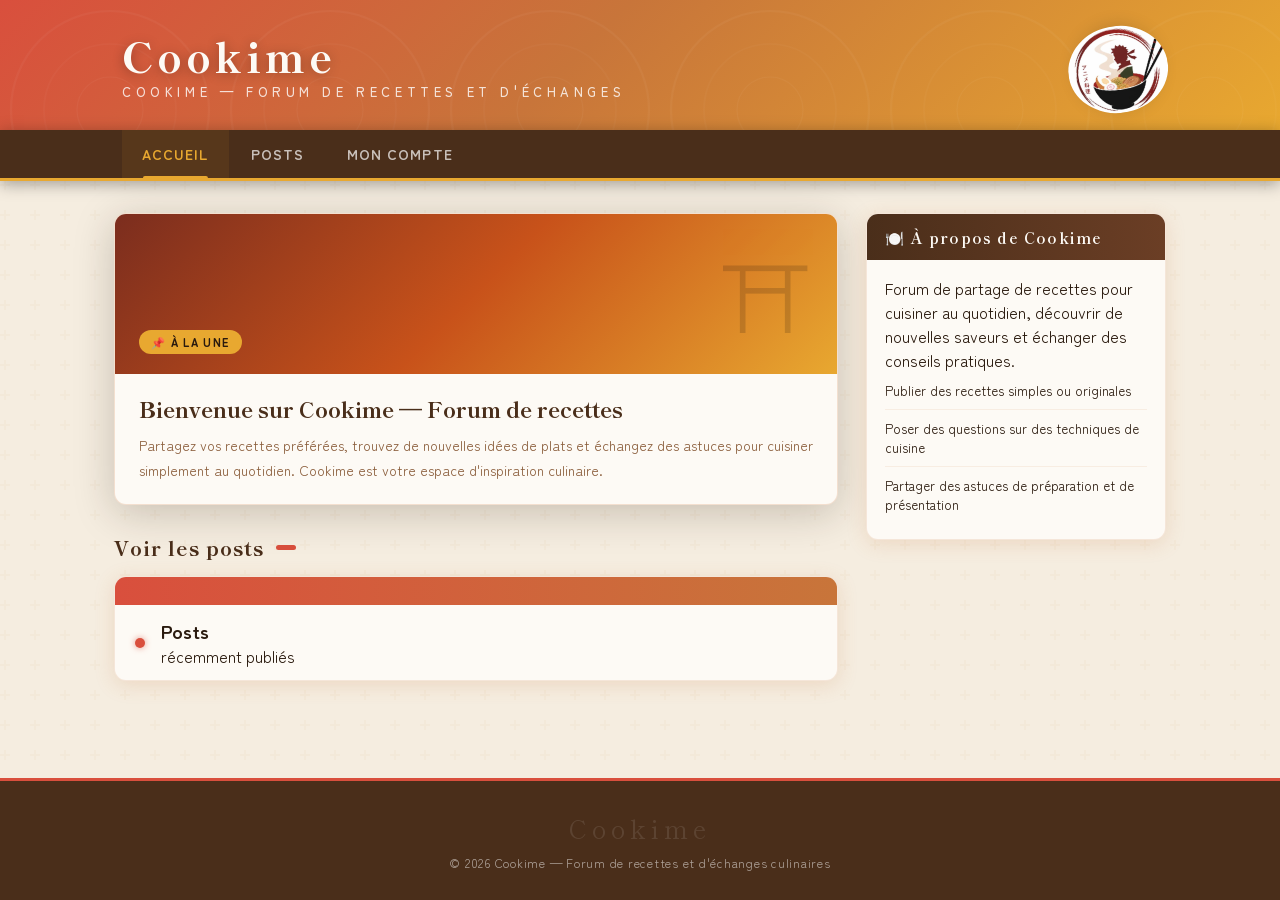
==== commit 21b119fe: "Merge branch 'Alexandre' of https://github.com/Alexanger300/Forum-Food into chloe" ====
--- a/index.html
+++ b/index.html
@@ -85,7 +85,7 @@
   <aside class="sidebar">
 
     <div class="sidebar-widget">
-      <div class="widget-header">À propos de Cookime</div>
+      <div class="widget-header">🍽️ À propos de Cookime</div>
       <div class="widget-body">
         <p>
           Forum de partage de recettes pour cuisiner au quotidien, découvrir de nouvelles saveurs
--- a/src/css/style.css
+++ b/src/css/style.css
@@ -0,0 +1,1782 @@
+@import url('https://fonts.googleapis.com/css2?family=Noto+Serif+JP:wght@400;700;900&family=Zen+Maru+Gothic:wght@400;500;700&family=Shippori+Mincho:wght@400;600;800&display=swap');
+
+/* ───────────────────────────────────────────
+   VARIABLES — Palette chaleureuse anime
+─────────────────────────────────────────── */
+:root {
+  --akane:     #D94F3D;   /* rouge torii */
+  --kaki:      #C8753A;   /* orange brique */
+  --kogane:    #E8A830;   /* or soleil couchant */
+  --sakura:    #F2B5A0;   /* rose sakura doux */
+  --shiro:     #FDFAF5;   /* blanc chaud parchemin */
+  --shiro2:    #FFF8F0;   /* blanc crème */
+  --kuro:      #2A1A0E;   /* brun noir encre */
+  --sumi:      #4A2E1A;   /* sumi-e brun foncé */
+  --cha:       #8B5E3C;   /* thé brun */
+  --mizu:      #6BA3A8;   /* bleu-vert eau froide */
+  --accent-glow: rgba(216,79,61,.25);
+
+  --r: 12px;
+  --shadow-warm: 0 4px 20px rgba(200, 117, 58, .18);
+  --shadow-deep: 0 8px 40px rgba(42, 26, 14, .22);
+}
+
+/* ───────────────────────────────────────────
+   RESET & BASE
+─────────────────────────────────────────── */
+*, *::before, *::after { box-sizing: border-box; margin: 0; padding: 0; }
+
+html { scroll-behavior: smooth; }
+
+body {
+  font-family: 'Zen Maru Gothic', 'Noto Serif JP', serif;
+  background-color: #F5EDE0;
+  background-image:
+    radial-gradient(ellipse 80% 50% at 50% -20%, rgba(232,168,48,.15) 0%, transparent 60%),
+    url("data:image/svg+xml,%3Csvg width='60' height='60' viewBox='0 0 60 60' xmlns='http://www.w3.org/2000/svg'%3E%3Cg fill='none' fill-rule='evenodd'%3E%3Cg fill='%23c8753a' fill-opacity='0.04'%3E%3Cpath d='M36 34v-4h-2v4h-4v2h4v4h2v-4h4v-2h-4zm0-30V0h-2v4h-4v2h4v4h2V6h4V4h-4zM6 34v-4H4v4H0v2h4v4h2v-4h4v-2H6zM6 4V0H4v4H0v2h4v4h2V6h4V4H6z'/%3E%3C/g%3E%3C/g%3E%3C/svg%3E");
+  color: var(--kuro);
+  min-height: 100vh;
+}
+
+a { color: inherit; text-decoration: none; }
+
+/* ───────────────────────────────────────────
+   HEADER / BANNIÈRE
+─────────────────────────────────────────── */
+header {
+  position: relative;
+  background: linear-gradient(135deg, var(--akane) 0%, var(--kaki) 45%, var(--kogane) 100%);
+  padding: 0;
+  overflow: hidden;
+}
+
+.header-inner {
+  position: relative;
+  z-index: 2;
+  display: flex;
+  align-items: center;
+  justify-content: space-between;
+  max-width: 1100px;
+  margin: 0 auto;
+  padding: 28px 32px 22px;
+}
+
+header::before {
+  content: '';
+  position: absolute;
+  inset: 0;
+  background-image: url("data:image/svg+xml,%3Csvg xmlns='http://www.w3.org/2000/svg' width='200' height='200'%3E%3Ccircle cx='100' cy='100' r='90' stroke='rgba(255,255,255,.06)' stroke-width='2' fill='none'/%3E%3Ccircle cx='100' cy='100' r='60' stroke='rgba(255,255,255,.04)' stroke-width='1.5' fill='none'/%3E%3Ccircle cx='100' cy='100' r='30' stroke='rgba(255,255,255,.06)' stroke-width='1' fill='none'/%3E%3C/svg%3E");
+  background-size: 220px;
+  opacity: .6;
+}
+
+header::after {
+  content: '';
+  position: absolute;
+  right: -20px;
+  bottom: -30px;
+  font-family: 'Shippori Mincho', serif;
+  font-size: 200px;
+  font-weight: 800;
+  color: rgba(255,255,255,.06);
+  line-height: 1;
+  pointer-events: none;
+  z-index: 1;
+}
+
+.site-logo {
+  display: flex;
+  flex-direction: column;
+}
+
+.site-logo .jp-title {
+  font-family: 'Shippori Mincho', serif;
+  font-size: 2.6rem;
+  font-weight: 800;
+  color: var(--shiro);
+  letter-spacing: .1em;
+  line-height: 1;
+  text-shadow: 0 2px 12px rgba(0,0,0,.3);
+}
+
+.site-logo .fr-subtitle {
+  font-size: .82rem;
+  font-weight: 500;
+  color: rgba(255,255,255,.8);
+  letter-spacing: .35em;
+  text-transform: uppercase;
+  margin-top: 5px;
+}
+
+.header-stamp {
+  width: 80px;
+  height: 80px;
+  border: 3px solid rgba(255,255,255,.7);
+  border-radius: 50%;
+  display: flex;
+  flex-direction: column;
+  align-items: center;
+  justify-content: center;
+  color: var(--shiro);
+  font-family: 'Shippori Mincho', serif;
+  font-size: 1.5rem;
+  font-weight: 900;
+  background: rgba(255,255,255,.12);
+  box-shadow: inset 0 0 20px rgba(255,255,255,.1), 0 0 20px rgba(0,0,0,.2);
+  transform: rotate(-8deg);
+  flex-shrink: 0;
+}
+
+.header-stamp img.header-logo {
+  width: 100px;
+  height: 100px;
+  border-radius: 50%;
+  object-fit: cover;
+  display: block;
+  margin-top: 3px;
+}
+
+/* ───────────────────────────────────────────
+   NAVIGATION FORUM
+─────────────────────────────────────────── */
+nav {
+  background: var(--sumi);
+  border-bottom: 3px solid var(--kogane);
+  position: sticky;
+  top: 0;
+  z-index: 100;
+  box-shadow: 0 3px 15px rgba(0,0,0,.35);
+}
+
+nav ul {
+  display: flex;
+  list-style: none;
+  max-width: 1100px;
+  margin: 0 auto;
+  padding: 0 32px;
+  gap: 2px;
+}
+
+nav ul li a {
+  display: block;
+  padding: 14px 20px;
+  font-size: .88rem;
+  font-weight: 700;
+  color: rgba(255,255,255,.7);
+  letter-spacing: .08em;
+  text-transform: uppercase;
+  transition: background .2s, color .2s;
+  position: relative;
+}
+
+nav ul li a:hover,
+nav ul li a.active {
+  color: var(--kogane);
+  background: rgba(232,168,48,.08);
+}
+
+nav ul li a.active::after {
+  content: '';
+  position: absolute;
+  bottom: 0; left: 50%;
+  transform: translateX(-50%);
+  width: 60%;
+  height: 2px;
+  background: var(--kogane);
+  border-radius: 2px 2px 0 0;
+}
+
+/* ───────────────────────────────────────────
+   LAYOUT PRINCIPAL
+─────────────────────────────────────────── */
+.page-wrap {
+  max-width: 1100px;
+  margin: 32px auto;
+  padding: 0 24px;
+  display: grid;
+  grid-template-columns: 1fr 300px;
+  gap: 28px;
+  align-items: start;
+}
+
+/* ───────────────────────────────────────────
+   FORUM BOARD — CATÉGORIES
+─────────────────────────────────────────── */
+.board-title {
+  display: flex;
+  align-items: center;
+  gap: 12px;
+  margin-bottom: 14px;
+}
+
+.board-title h2 {
+  font-family: 'Shippori Mincho', serif;
+  font-size: 1.25rem;
+  font-weight: 800;
+  color: var(--sumi);
+  letter-spacing: .05em;
+}
+
+.board-title .kanji-tag {
+  font-family: 'Shippori Mincho', serif;
+  font-size: .95rem;
+  font-weight: 700;
+  color: var(--shiro);
+  background: var(--akane);
+  padding: 3px 10px 2px;
+  border-radius: 4px;
+  letter-spacing: .1em;
+}
+
+.forum-category {
+  background: var(--shiro);
+  border-radius: var(--r);
+  overflow: hidden;
+  box-shadow: var(--shadow-warm);
+  margin-bottom: 22px;
+  border: 1px solid rgba(200,117,58,.15);
+}
+
+.category-header {
+  display: flex;
+  align-items: center;
+  gap: 14px;
+  padding: 14px 20px;
+  background: linear-gradient(90deg, var(--akane), var(--kaki));
+  color: var(--shiro);
+}
+
+.category-header .icon {
+  font-size: 1.6rem;
+  line-height: 1;
+}
+
+.category-header h3 {
+  font-family: 'Shippori Mincho', serif;
+  font-size: 1.05rem;
+  font-weight: 700;
+  letter-spacing: .06em;
+}
+
+.category-header .jp {
+  margin-left: auto;
+  font-family: 'Shippori Mincho', serif;
+  font-size: 1.2rem;
+  opacity: .7;
+}
+
+.topic-row {
+  display: grid;
+  grid-template-columns: auto 1fr auto auto;
+  gap: 16px;
+  align-items: center;
+  padding: 12px 20px;
+  border-bottom: 1px solid rgba(200,117,58,.1);
+  transition: background .18s;
+  cursor: pointer;
+}
+
+.topic-row:last-child { border-bottom: none; }
+.topic-row:hover { background: rgba(232,168,48,.06); }
+
+.topic-dot {
+  width: 10px; height: 10px;
+  border-radius: 50%;
+  background: var(--kogane);
+  flex-shrink: 0;
+  box-shadow: 0 0 6px rgba(232,168,48,.5);
+}
+
+.topic-dot.new { background: var(--akane); box-shadow: 0 0 6px rgba(217,79,61,.6); }
+.topic-dot.hot { background: var(--kaki); box-shadow: 0 0 6px rgba(200,117,58,.6); }
+
+.topic-info { min-width: 0; }
+
+.topic-title {
+  font-size: .92rem;
+  font-weight: 700;
+  color: var(--sumi);
+  white-space: nowrap;
+  overflow: hidden;
+  text-overflow: ellipsis;
+  transition: color .15s;
+}
+
+.topic-row:hover .topic-title { color: var(--akane); }
+
+.topic-meta {
+  font-size: .72rem;
+  color: var(--cha);
+  margin-top: 2px;
+  letter-spacing: .04em;
+}
+
+.topic-replies {
+  font-size: .78rem;
+  font-weight: 700;
+  color: var(--cha);
+  text-align: right;
+  white-space: nowrap;
+}
+
+.topic-replies span {
+  display: block;
+  font-size: .65rem;
+  font-weight: 400;
+  letter-spacing: .05em;
+  text-transform: uppercase;
+  opacity: .7;
+}
+
+.topic-tag {
+  font-size: .68rem;
+  font-weight: 700;
+  padding: 3px 9px;
+  border-radius: 20px;
+  letter-spacing: .05em;
+  white-space: nowrap;
+}
+
+.tag-new    { background: rgba(217,79,61,.12); color: var(--akane); }
+.tag-hot    { background: rgba(200,117,58,.15); color: var(--kaki); }
+.tag-guide  { background: rgba(107,163,168,.15); color: var(--mizu); }
+
+/* ───────────────────────────────────────────
+   ARTICLE ÉPINGLÉ / HERO POST
+─────────────────────────────────────────── */
+.hero-post {
+  background: var(--shiro);
+  border-radius: var(--r);
+  overflow: hidden;
+  box-shadow: var(--shadow-deep);
+  margin-bottom: 28px;
+  border: 1px solid rgba(200,117,58,.2);
+  position: relative;
+}
+
+.hero-post-banner {
+  height: 160px;
+  background: linear-gradient(135deg, #7B2D1E 0%, #C8521A 50%, #E8A830 100%);
+  position: relative;
+  display: flex;
+  align-items: flex-end;
+  padding: 20px 24px;
+  overflow: hidden;
+}
+
+.hero-post-banner::before {
+  content: '⛩';
+  position: absolute;
+  right: 24px; top: 50%;
+  transform: translateY(-50%);
+  font-size: 90px;
+  opacity: .18;
+}
+
+.hero-post-banner .pin-badge {
+  background: var(--kogane);
+  color: var(--kuro);
+  font-size: .7rem;
+  font-weight: 900;
+  letter-spacing: .12em;
+  text-transform: uppercase;
+  padding: 4px 12px;
+  border-radius: 20px;
+}
+
+.hero-post-body { padding: 20px 24px 22px; }
+
+.hero-post-body h2 {
+  font-family: 'Shippori Mincho', serif;
+  font-size: 1.35rem;
+  font-weight: 800;
+  color: var(--sumi);
+  line-height: 1.35;
+  margin-bottom: 10px;
+}
+
+.hero-post-body p {
+  font-size: .88rem;
+  color: var(--cha);
+  line-height: 1.75;
+}
+
+.hero-post-footer {
+  display: flex;
+  align-items: center;
+  gap: 14px;
+  padding: 14px 24px;
+  background: rgba(200,117,58,.06);
+  border-top: 1px solid rgba(200,117,58,.12);
+}
+
+.avatar {
+  width: 36px; height: 36px;
+  border-radius: 50%;
+  background: linear-gradient(135deg, var(--akane), var(--kogane));
+  display: flex; align-items: center; justify-content: center;
+  font-size: 1rem; flex-shrink: 0;
+  font-weight: 900; color: white;
+  border: 2px solid rgba(255,255,255,.6);
+}
+
+.post-author { font-size: .82rem; font-weight: 700; color: var(--sumi); }
+.post-date   { font-size: .75rem; color: var(--cha); margin-top: 1px; }
+.post-stats  { margin-left: auto; display: flex; gap: 14px; }
+
+.post-stats span {
+  font-size: .78rem;
+  color: var(--cha);
+  display: flex; align-items: center; gap: 4px;
+}
+
+/* ───────────────────────────────────────────
+   SIDEBAR
+─────────────────────────────────────────── */
+.sidebar-widget {
+  background: var(--shiro);
+  border-radius: var(--r);
+  overflow: hidden;
+  box-shadow: var(--shadow-warm);
+  margin-bottom: 22px;
+  border: 1px solid rgba(200,117,58,.15);
+}
+
+.widget-header {
+  padding: 12px 18px;
+  background: linear-gradient(90deg, var(--sumi), #6B3E25);
+  color: var(--shiro);
+  font-family: 'Shippori Mincho', serif;
+  font-size: .95rem;
+  font-weight: 700;
+  letter-spacing: .08em;
+  display: flex; align-items: center; gap: 8px;
+}
+
+.widget-body { padding: 16px 18px; }
+
+.info-list { list-style: none; }
+
+.info-list li {
+  display: flex;
+  gap: 10px;
+  align-items: flex-start;
+  padding: 9px 0;
+  border-bottom: 1px solid rgba(200,117,58,.1);
+  font-size: .83rem;
+}
+
+.info-list li:last-child { border-bottom: none; }
+
+.info-list .info-icon {
+  font-size: 1.1rem;
+  flex-shrink: 0;
+  margin-top: 1px;
+}
+
+.info-list .info-label {
+  font-weight: 700;
+  color: var(--sumi);
+  display: block;
+}
+
+.info-list .info-val {
+  color: var(--cha);
+  font-size: .78rem;
+}
+
+.member-grid {
+  display: flex;
+  flex-wrap: wrap;
+  gap: 8px;
+}
+
+.member-chip {
+  display: flex;
+  align-items: center;
+  gap: 6px;
+  background: rgba(200,117,58,.08);
+  border-radius: 20px;
+  padding: 5px 10px 5px 6px;
+  border: 1px solid rgba(200,117,58,.18);
+  font-size: .76rem;
+  font-weight: 700;
+  color: var(--sumi);
+}
+
+.member-chip .av-sm {
+  width: 22px; height: 22px;
+  border-radius: 50%;
+  display: flex; align-items: center; justify-content: center;
+  font-size: .7rem; font-weight: 900; color: white;
+  flex-shrink: 0;
+}
+
+.season-row {
+  display: flex;
+  align-items: center;
+  justify-content: space-between;
+  padding: 9px 0;
+  border-bottom: 1px solid rgba(200,117,58,.1);
+  font-size: .82rem;
+}
+
+.season-row:last-child { border-bottom: none; }
+
+.season-name { font-weight: 700; color: var(--sumi); }
+
+.season-jp {
+  font-family: 'Shippori Mincho', serif;
+  font-size: .9rem;
+  color: var(--akane);
+}
+
+.season-desc { color: var(--cha); font-size: .75rem; text-align: right; }
+
+/* ───────────────────────────────────────────
+   PAGINATION FORUM
+─────────────────────────────────────────── */
+.pagination {
+  display: flex;
+  align-items: center;
+  gap: 6px;
+  margin: 20px 0 0;
+  justify-content: center;
+}
+
+.pagination button {
+  min-width: 36px; height: 36px;
+  border: 1.5px solid rgba(200,117,58,.3);
+  background: var(--shiro);
+  color: var(--sumi);
+  border-radius: 8px;
+  font-family: 'Zen Maru Gothic', serif;
+  font-size: .85rem;
+  font-weight: 700;
+  cursor: pointer;
+  transition: all .18s;
+  padding: 0 10px;
+}
+
+.pagination button:hover  { background: rgba(232,168,48,.12); border-color: var(--kogane); color: var(--sumi); }
+.pagination button.active { background: var(--akane); border-color: var(--akane); color: white; }
+
+/* ───────────────────────────────────────────
+   FOOTER
+─────────────────────────────────────────── */
+footer {
+  margin-top: 48px;
+  background: var(--sumi);
+  color: rgba(255,255,255,.55);
+  padding: 28px 32px;
+  text-align: center;
+  font-size: .78rem;
+  letter-spacing: .06em;
+  border-top: 3px solid var(--akane);
+}
+
+footer .footer-jp {
+  font-family: 'Shippori Mincho', serif;
+  font-size: 1.6rem;
+  color: rgba(255,255,255,.1);
+  display: block;
+  margin-bottom: 8px;
+  letter-spacing: .2em;
+}
+
+/* ───────────────────────────────────────────
+   ANIMATIONS
+─────────────────────────────────────────── */
+@keyframes fadeUp {
+  from { opacity: 0; transform: translateY(18px); }
+  to   { opacity: 1; transform: translateY(0); }
+}
+
+.forum-category  { animation: fadeUp .45s ease both; }
+.forum-category:nth-child(2) { animation-delay: .1s; }
+.forum-category:nth-child(3) { animation-delay: .2s; }
+.hero-post       { animation: fadeUp .35s ease both; }
+.sidebar-widget  { animation: fadeUp .4s ease both; }
+
+/* ───────────────────────────────────────────
+   RESPONSIVE
+─────────────────────────────────────────── */
+@media (max-width: 860px) {
+  .page-wrap { grid-template-columns: 1fr; }
+  .sidebar   { display: none; }
+  nav ul     { gap: 0; padding: 0 12px; }
+  nav ul li a { padding: 12px 12px; font-size: .78rem; }
+  .header-inner { padding: 18px 16px; }
+  .site-logo .jp-title { font-size: 1.9rem; }
+}
+
+/* ═══════════════════════════════════════════════════════
+   LOGIN — Styles spécifiques à la page de connexion
+════════════════════════════════════════════════════════ */
+
+body.login-page {
+  display: flex;
+  flex-direction: column;
+  min-height: 100vh;
+}
+
+body.login-page footer {
+  margin-top: auto;
+}
+
+.login-wrapper {
+  flex: 1;
+  display: flex;
+  align-items: center;
+  justify-content: center;
+  gap: 0;
+  max-width: 900px;
+  margin: 48px auto;
+  padding: 0 24px;
+  width: 100%;
+  animation: fadeUp .5s ease both;
+}
+
+.login-deco {
+  flex: 0 0 260px;
+  background: linear-gradient(160deg, var(--akane) 0%, var(--kaki) 55%, var(--kogane) 100%);
+  border-radius: var(--r) 0 0 var(--r);
+  padding: 40px 28px;
+  display: flex;
+  flex-direction: column;
+  align-items: flex-start;
+  justify-content: space-between;
+  min-height: 520px;
+  position: relative;
+  overflow: hidden;
+  box-shadow: var(--shadow-deep);
+}
+
+.login-deco::before {
+  content: '';
+  position: absolute;
+  width: 300px; height: 300px;
+  border-radius: 50%;
+  border: 40px solid rgba(255,255,255,.06);
+  top: -80px; right: -100px;
+}
+
+.login-deco::after {
+  content: '';
+  position: absolute;
+  width: 200px; height: 200px;
+  border-radius: 50%;
+  border: 25px solid rgba(255,255,255,.05);
+  bottom: -50px; left: -60px;
+}
+
+.deco-kanji {
+  font-family: 'Shippori Mincho', serif;
+  font-size: 5rem;
+  font-weight: 900;
+  color: rgba(255,255,255,.15);
+  line-height: 1;
+  position: relative;
+  z-index: 1;
+}
+
+.deco-lines {
+  display: flex;
+  flex-direction: column;
+  gap: 6px;
+  position: relative;
+  z-index: 1;
+}
+
+.deco-lines span {
+  display: block;
+  height: 2px;
+  border-radius: 2px;
+  background: rgba(255,255,255,.35);
+}
+
+.deco-lines span:nth-child(1) { width: 80px; }
+.deco-lines span:nth-child(2) { width: 50px; }
+.deco-lines span:nth-child(3) { width: 65px; }
+
+.deco-facts {
+  list-style: none;
+  display: flex;
+  flex-direction: column;
+  gap: 16px;
+  position: relative;
+  z-index: 1;
+}
+
+.deco-facts li {
+  display: flex;
+  flex-direction: column;
+  gap: 2px;
+}
+
+.fact-jp {
+  font-family: 'Shippori Mincho', serif;
+  font-size: 1.1rem;
+  font-weight: 700;
+  color: var(--shiro);
+  letter-spacing: .08em;
+}
+
+.fact-fr {
+  font-size: .72rem;
+  color: rgba(255,255,255,.65);
+  letter-spacing: .1em;
+  text-transform: uppercase;
+}
+
+.deco-torii {
+  font-size: 3rem;
+  opacity: .45;
+  position: relative;
+  z-index: 1;
+  align-self: flex-end;
+}
+
+.login-card {
+  flex: 1;
+  background: var(--shiro);
+  border-radius: 0 var(--r) var(--r) 0;
+  padding: 40px 44px 36px;
+  box-shadow: var(--shadow-deep);
+  border: 1px solid rgba(200,117,58,.15);
+  border-left: none;
+  min-height: 520px;
+  display: flex;
+  flex-direction: column;
+}
+
+.login-card-top {
+  display: flex;
+  align-items: center;
+  gap: 18px;
+  margin-bottom: 28px;
+}
+
+.login-avatar-ring {
+  width: 60px; height: 60px;
+  border-radius: 50%;
+  background: linear-gradient(135deg, var(--akane), var(--kogane));
+  display: flex; align-items: center; justify-content: center;
+  font-family: 'Shippori Mincho', serif;
+  font-size: 1.6rem;
+  font-weight: 900;
+  color: white;
+  flex-shrink: 0;
+  box-shadow: 0 4px 16px rgba(217,79,61,.35);
+}
+
+.login-title {
+  display: flex;
+  flex-direction: column;
+  gap: 2px;
+}
+
+.login-title-jp {
+  font-family: 'Shippori Mincho', serif;
+  font-size: 1.5rem;
+  font-weight: 800;
+  color: var(--sumi);
+  letter-spacing: .1em;
+  line-height: 1;
+}
+
+.login-title-fr {
+  font-size: .78rem;
+  color: var(--cha);
+  letter-spacing: .12em;
+  text-transform: uppercase;
+}
+
+.login-alert {
+  display: flex;
+  align-items: center;
+  gap: 10px;
+  padding: 11px 16px;
+  border-radius: 8px;
+  font-size: .83rem;
+  font-weight: 700;
+  margin-bottom: 20px;
+  animation: fadeUp .3s ease both;
+}
+
+.login-alert--error {
+  background: rgba(217,79,61,.1);
+  border: 1px solid rgba(217,79,61,.3);
+  color: var(--akane);
+}
+
+.login-alert--success {
+  background: rgba(107,163,168,.12);
+  border: 1px solid rgba(107,163,168,.35);
+  color: #3A7E84;
+}
+
+.alert-icon {
+  font-size: 1rem;
+  flex-shrink: 0;
+}
+
+.login-form {
+  display: flex;
+  flex-direction: column;
+  gap: 18px;
+}
+
+.field-group {
+  display: flex;
+  flex-direction: column;
+  gap: 6px;
+}
+
+.field-label {
+  display: flex;
+  align-items: center;
+  gap: 8px;
+  font-size: .83rem;
+  font-weight: 700;
+  color: var(--sumi);
+  cursor: pointer;
+}
+
+.field-label-jp {
+  font-family: 'Shippori Mincho', serif;
+  font-size: .9rem;
+  color: var(--akane);
+  font-weight: 700;
+}
+
+.field-wrap {
+  position: relative;
+  display: flex;
+  align-items: center;
+  border: 1.5px solid rgba(200,117,58,.3);
+  border-radius: 8px;
+  background: var(--shiro2);
+  transition: border-color .2s, box-shadow .2s;
+}
+
+.field-wrap:focus-within {
+  border-color: var(--kaki);
+  box-shadow: 0 0 0 3px rgba(200,117,58,.12);
+}
+
+.field-wrap.has-error {
+  border-color: var(--akane);
+  box-shadow: 0 0 0 3px rgba(217,79,61,.1);
+}
+
+.field-icon {
+  padding: 0 12px;
+  font-size: .95rem;
+  color: var(--cha);
+  flex-shrink: 0;
+  pointer-events: none;
+}
+
+.field-input {
+  flex: 1;
+  border: none;
+  background: transparent;
+  padding: 12px 12px 12px 0;
+  font-family: 'Zen Maru Gothic', serif;
+  font-size: .9rem;
+  color: var(--sumi);
+  outline: none;
+  width: 100%;
+}
+
+.field-input::placeholder {
+  color: rgba(139,94,60,.4);
+}
+
+.field-toggle {
+  border: none;
+  background: transparent;
+  padding: 0 12px;
+  cursor: pointer;
+  font-size: .95rem;
+  color: var(--cha);
+  transition: color .15s;
+  flex-shrink: 0;
+}
+
+.field-toggle:hover { color: var(--akane); }
+
+.field-error {
+  font-size: .74rem;
+  color: var(--akane);
+  font-weight: 600;
+  min-height: 1em;
+  padding-left: 4px;
+}
+
+.login-options {
+  display: flex;
+  align-items: center;
+  justify-content: space-between;
+  font-size: .8rem;
+}
+
+.checkbox-label {
+  display: flex;
+  align-items: center;
+  gap: 8px;
+  cursor: pointer;
+  font-weight: 600;
+  color: var(--cha);
+  user-select: none;
+}
+
+.checkbox-label input[type="checkbox"] { display: none; }
+
+.checkbox-custom {
+  width: 18px; height: 18px;
+  border: 2px solid rgba(200,117,58,.4);
+  border-radius: 4px;
+  background: var(--shiro2);
+  flex-shrink: 0;
+  position: relative;
+  transition: border-color .18s, background .18s;
+}
+
+.checkbox-label input:checked + .checkbox-custom {
+  background: var(--akane);
+  border-color: var(--akane);
+}
+
+.checkbox-label input:checked + .checkbox-custom::after {
+  content: '✓';
+  position: absolute;
+  inset: 0;
+  display: flex; align-items: center; justify-content: center;
+  font-size: .7rem;
+  color: white;
+  font-weight: 900;
+}
+
+.forgot-link {
+  color: var(--kaki);
+  font-weight: 700;
+  font-size: .8rem;
+  transition: color .15s;
+  letter-spacing: .03em;
+}
+
+.forgot-link:hover { color: var(--akane); }
+
+.btn-login {
+  margin-top: 6px;
+  position: relative;
+  display: flex;
+  align-items: center;
+  justify-content: center;
+  gap: 10px;
+  width: 100%;
+  padding: 14px 24px;
+  background: linear-gradient(135deg, var(--akane), var(--kaki));
+  border: none;
+  border-radius: 8px;
+  color: white;
+  font-family: 'Zen Maru Gothic', serif;
+  font-size: .95rem;
+  font-weight: 700;
+  cursor: pointer;
+  letter-spacing: .06em;
+  box-shadow: 0 4px 18px rgba(217,79,61,.35);
+  transition: transform .15s, box-shadow .15s;
+  overflow: hidden;
+}
+
+.btn-login::before {
+  content: '';
+  position: absolute;
+  inset: 0;
+  background: linear-gradient(135deg, var(--kaki), var(--kogane));
+  opacity: 0;
+  transition: opacity .25s;
+}
+
+.btn-login:hover:not(:disabled) {
+  transform: translateY(-2px);
+  box-shadow: 0 7px 24px rgba(217,79,61,.45);
+}
+
+.btn-login:hover:not(:disabled)::before { opacity: 1; }
+
+.btn-login:disabled {
+  opacity: .7;
+  cursor: not-allowed;
+  transform: none;
+}
+
+.btn-login-text,
+.btn-login-jp {
+  position: relative;
+  z-index: 1;
+  transition: opacity .2s;
+}
+
+.btn-login-jp {
+  font-family: 'Shippori Mincho', serif;
+  font-size: 1.1rem;
+  opacity: .7;
+}
+
+.btn-login-spinner {
+  position: relative;
+  z-index: 1;
+  font-size: 1.2rem;
+  animation: spin .7s linear infinite;
+}
+
+@keyframes spin {
+  to { transform: rotate(360deg); }
+}
+
+.login-sep {
+  display: flex;
+  align-items: center;
+  gap: 12px;
+  margin: 20px 0 16px;
+}
+
+.login-sep span:not(.sep-text) {
+  flex: 1;
+  height: 1px;
+  background: rgba(200,117,58,.2);
+}
+
+.sep-text {
+  font-size: .75rem;
+  color: var(--cha);
+  font-weight: 700;
+  letter-spacing: .12em;
+  text-transform: uppercase;
+}
+
+.register-link {
+  text-align: center;
+  font-size: .82rem;
+  color: var(--cha);
+  margin-bottom: 10px;
+}
+
+.register-link a {
+  color: var(--akane);
+  font-weight: 700;
+  transition: color .15s;
+}
+
+.register-link a:hover { color: var(--kaki); }
+
+.back-link {
+  display: block;
+  text-align: center;
+  font-size: .78rem;
+  color: var(--cha);
+  font-weight: 600;
+  margin-top: auto;
+  padding-top: 14px;
+  transition: color .15s;
+  letter-spacing: .04em;
+}
+
+.back-link:hover { color: var(--sumi); }
+
+@media (max-width: 720px) {
+  .login-wrapper {
+    flex-direction: column;
+    margin: 24px auto;
+  }
+
+  .login-deco {
+    flex: none;
+    width: 100%;
+    min-height: auto;
+    border-radius: var(--r) var(--r) 0 0;
+    flex-direction: row;
+    flex-wrap: wrap;
+    padding: 22px 24px;
+    gap: 14px;
+    align-items: center;
+  }
+
+  .deco-kanji { font-size: 3rem; }
+  .deco-torii { font-size: 2rem; }
+  .deco-lines { display: none; }
+
+  .login-card {
+    border-radius: 0 0 var(--r) var(--r);
+    border-left: 1px solid rgba(200,117,58,.15);
+    border-top: none;
+    padding: 28px 24px;
+  }
+}
+
+/* ═══════════════════════════════════════════════════════
+   POSTS
+════════════════════════════════════════════════════════ */
+
+.post-panel {
+  background: var(--shiro);
+  border-radius: var(--r);
+  box-shadow: var(--shadow-warm);
+  border: 1px solid rgba(200,117,58,.15);
+  padding: 22px;
+  margin-bottom: 24px;
+}
+.post-panel h2 {
+  font-family: 'Shippori Mincho', serif;
+  font-size: 1.15rem;
+  color: var(--sumi);
+  margin-bottom: 12px;
+}
+.post-panel label { display:block; font-size:.82rem; font-weight:700; color:var(--sumi); margin-bottom:8px; }
+.post-panel input, .post-panel textarea {
+  width:100%; border:1px solid rgba(200,117,58,.25); border-radius:12px; padding:14px 16px; font-family:'Zen Maru Gothic',sans-serif; font-size:.95rem; color:var(--sumi); background:var(--shiro2); margin-bottom:16px; resize:vertical;
+}
+.post-panel button { display:inline-flex; align-items:center; justify-content:center; padding:12px 20px; border:none; border-radius:999px; background:linear-gradient(135deg,var(--akane),var(--kaki)); color:white; font-weight:700; cursor:pointer; transition:transform .18s, box-shadow .18s; }
+.post-panel button:hover { transform:translateY(-1px); box-shadow:0 12px 20px rgba(217,79,61,.18); }
+
+.post-card { background:var(--shiro); border-radius:var(--r); box-shadow:var(--shadow-warm); border:1px solid rgba(200,117,58,.15); overflow:hidden; margin-bottom:18px; }
+.post-card-header { padding:16px 18px; background:linear-gradient(90deg,var(--akane),var(--kaki)); color:var(--shiro); display:flex; align-items:center; gap:12px; }
+.post-card-header .avatar { width:38px; height:38px; border-radius:50%; background:rgba(255,255,255,.35); display:flex; align-items:center; justify-content:center; font-weight:900; color:var(--sumi); background:linear-gradient(135deg, rgba(255,255,255,.45), rgba(255,255,255,.15)); }
+.post-card-title { font-family:'Shippori Mincho', serif; font-size:1rem; font-weight:800; line-height:1.2; margin-bottom:4px; }
+.post-card-meta { font-size:.78rem; color:rgba(255,255,255,.85); letter-spacing:.04em; }
+.post-card-body { padding: 18px; 
+  color: var(--cha); 
+  line-height: 1.75; 
+  font-size: .70rem;
+  white-space: pre-wrap;  /* ✅ Ajoute ça */
+  word-wrap: break-word; }
+.empty-feed { padding:20px; font-size:.92rem; color:var(--cha); }
+
+/* ═══════════════════════════════════════════════════════
+   ACCOUNT
+════════════════════════════════════════════════════════ */
+
+.account-card { max-width:800px; margin:36px auto; padding:20px; background:var(--shiro); border-radius:var(--r); box-shadow:var(--shadow-warm); border:1px solid rgba(200,117,58,.12); }
+.account-header { display:flex; gap:18px; align-items:center; margin-bottom:18px; }
+.account-avatar { width:72px; height:72px; border-radius:50%; background:linear-gradient(135deg,var(--akane),var(--kaki)); display:flex; align-items:center; justify-content:center; color:var(--shiro); font-weight:900; font-size:1.6rem; }
+.account-meta { font-family:'Shippori Mincho', serif; color:var(--sumi); }
+.account-meta .name { font-size:1.1rem; font-weight:800; }
+.account-meta .email { font-size:.9rem; color:var(--cha); }
+.account-actions { display:flex; gap:12px; margin-top:12px; }
+.account-actions a, .account-actions button { text-decoration:none; padding:10px 16px; border-radius:10px; border:none; cursor:pointer; font-weight:700; }
+.btn-edit { background:linear-gradient(135deg,var(--akane),var(--kaki)); color:#fff; }
+.btn-logout { background:transparent; color:var(--sumi); border:1px solid rgba(200,117,58,.12); }
+.btn-login { background:linear-gradient(135deg,var(--akane),var(--kaki)); color:#fff; }
+.account-section { margin-top:20px; }
+.field { display:block; margin-bottom:12px; }
+.field label { display:block; font-weight:700; margin-bottom:6px; }
+.field input { width:100%; padding:12px; border-radius:10px; border:1px solid rgba(200,117,58,.12); background:var(--shiro2); }
+
+#my-posts .post-card {
+    background: var(--shiro);
+    border-radius: var(--r);
+    box-shadow: var(--shadow-warm);
+    border: 1px solid rgba(200,117,58,.12);
+
+    padding: 20px;
+    margin-bottom: 18px;
+}
+
+#my-posts .post-card h4 {
+    color: var(--sumi);
+    font-family: 'Shippori Mincho', serif;
+    margin-bottom: 10px;
+}
+
+#my-posts .post-card p {
+    color: var(--cha);
+    line-height: 1.6;
+}
+
+.delete-post {
+  margin-top: 12px;
+  position: relative;
+  display: flex;
+  align-items: center;
+  justify-content: center;
+  gap: 10px;
+
+  padding: 14px 24px;
+
+  background: linear-gradient(135deg, var(--akane), var(--kaki));
+  border: none;
+  border-radius: 8px;
+
+  color: white;
+  font-family: 'Zen Maru Gothic', serif;
+  font-size: .95rem;
+  font-weight: 700;
+
+  cursor: pointer;
+  letter-spacing: .06em;
+
+  box-shadow: 0 4px 18px rgba(217,79,61,.35);
+  transition: transform .15s, box-shadow .15s;
+
+  overflow: hidden;
+}
+
+.delete-post::before {
+  content: '';
+  position: absolute;
+  inset: 0;
+  background: linear-gradient(135deg, var(--kaki), var(--kogane));
+  opacity: 0;
+  transition: opacity .25s;
+}
+
+.delete-post:hover {
+  transform: translateY(-2px);
+  box-shadow: 0 7px 24px rgba(217,79,61,.45);
+}
+
+.delete-post:hover::before {
+  opacity: 1;
+}
+
+.delete-post span {
+  position: relative;
+  z-index: 1;
+}
+
+
+.post-actions {
+  display: flex;
+  gap: 10px;
+  margin-top: 10px;
+  flex-wrap: wrap;
+}
+
+.post-actions button {
+  padding: 8px 12px;
+  border: none;
+  border-radius: 6px;
+  cursor: pointer;
+}
+
+.edit-post {
+  background: #f0c040;
+  color: #000;
+}
+
+.delete-post {
+  background: #d9534f;
+  color: #fff;
+}
+
+
+.field input {
+  width:100%;
+  padding:12px;
+  border-radius:10px;
+  border:1px solid rgba(200,117,58,.12);
+  background:var(--shiro2);
+}
+
+
+.field textarea,
+.field select {
+  width: 100%;
+  padding: 12px;
+  border-radius: 10px;
+  border: 1px solid rgba(200,117,58,.12);
+  background: var(--shiro2);
+  font-family: inherit;
+  font-size: 1rem;
+  color: var(--sumi);
+  resize: vertical;
+}
+.post-actions {
+  display: flex;
+  gap: 10px;
+  margin-top: 12px;
+}
+
+.post-actions button {
+  padding: 8px 12px;
+  border: none;
+  border-radius: 8px;
+  cursor: pointer;
+}
+
+.edit-post-btn {
+  background: #2d7ef7;
+  color: white;
+}
+
+.delete-post-btn {
+  background: #d9534f;
+  color: white;
+}
+
+.edit-overlay {
+  position: fixed;
+  inset: 0;
+  background: rgba(0,0,0,.5);
+  display: flex;
+  justify-content: center;
+  align-items: center;
+  z-index: 9999;
+}
+
+.edit-modal {
+  background: white;
+  padding: 20px;
+  border-radius: 12px;
+  width: min(500px, 90vw);
+  display: grid;
+  gap: 12px;
+}
+
+
+#my-posts .post-card {
+  background: var(--shiro);
+  border-radius: var(--r);
+  box-shadow: var(--shadow-warm);
+  border: 1px solid rgba(200,117,58,.12);
+  padding: 20px;
+  margin-bottom: 18px;
+}
+
+#my-posts .post-card h4 {
+  color: var(--sumi);
+  font-family: 'Shippori Mincho', serif;
+  margin-bottom: 10px;
+}
+
+#my-posts .post-card p {
+  color: var(--cha);
+  line-height: 1.6;
+}
+
+.delete-post {
+  margin-top: 12px;
+  position: relative;
+  display: flex;
+  align-items: center;
+  justify-content: center;
+  gap: 10px;
+  padding: 14px 24px;
+  background: linear-gradient(135deg, var(--akane), var(--kaki));
+  border: none;
+  border-radius: 8px;
+  color: white;
+  font-family: 'Zen Maru Gothic', serif;
+  font-size: .95rem;
+  font-weight: 700;
+  cursor: pointer;
+  letter-spacing: .06em;
+  box-shadow: 0 4px 18px rgba(217,79,61,.35);
+  transition: transform .15s, box-shadow .15s;
+  overflow: hidden;
+}
+
+.delete-post::before {
+  content: '';
+  position: absolute;
+  inset: 0;
+  background: linear-gradient(135deg, var(--kaki), var(--kogane));
+  opacity: 0;
+  transition: opacity .25s;
+}
+
+.delete-post:hover {
+  transform: translateY(-2px);
+  box-shadow: 0 7px 24px rgba(217,79,61,.45);
+}
+
+.delete-post:hover::before { opacity: 1; }
+
+.delete-post span {
+  position: relative;
+  z-index: 1;
+}
+
+.heart-icon {
+  font-size: 1.4rem;
+  color: #888;
+  transition: 0.2s;
+}
+
+.heart-icon.active {
+  color: #e63946;
+  transform: scale(1.15);
+}
+
+.like-btn {
+  background: transparent;
+  border: none;
+  cursor: pointer;
+  font-size: 1.2rem;
+  display: flex;
+  align-items: center;
+  gap: 6px;
+}
+
+
+ .like-btn.active .heart-icon {
+  color: #e63946;
+}
+
+/* ═══════════════════════════════════════════════════════
+   COMMENTAIRES
+════════════════════════════════════════════════════════ */
+
+.comment-toggle-btn {
+  background: none;
+  border: none;
+  cursor: pointer;
+  color: var(--akane);
+  font-size: 0.9rem;
+  margin-top: 0.5rem;
+  padding: 0.3rem 0.8rem;
+  border-radius: 6px;
+  font-family: 'Zen Maru Gothic', sans-serif;
+  font-weight: 700;
+  transition: background 0.2s;
+}
+
+.comment-toggle-btn:hover {
+  background: rgba(200,117,58,.08);
+}
+
+.comment-section {
+  border-top: 1px solid rgba(200,117,58,.15);
+  padding: 0.8rem 18px 18px;
+}
+
+.comment-item {
+  margin-bottom: 0.8rem;
+  padding: 0.6rem 0.9rem;
+  background: var(--shiro2);
+  border-radius: 8px;
+  border: 1px solid rgba(200,117,58,.1);
+}
+
+.comment-item strong {
+  display: block;
+  color: var(--sumi);
+  font-size: .85rem;
+}
+
+.comment-date {
+  font-size: 0.72rem;
+  color: var(--cha);
+  letter-spacing: .03em;
+}
+
+.comment-item p {
+  margin: 0.3rem 0 0;
+  color: var(--cha);
+  font-size: .88rem;
+  line-height: 1.6;
+}
+
+.comment-form {
+  display: flex;
+  flex-direction: column;
+  gap: 0.5rem;
+  margin-top: 0.8rem;
+}
+
+.comment-input {
+  width: 100%;
+  padding: 0.6rem 0.8rem;
+  border: 1px solid rgba(200,117,58,.25);
+  border-radius: 8px;
+  resize: vertical;
+  font-family: 'Zen Maru Gothic', sans-serif;
+  font-size: .9rem;
+  background: var(--shiro2);
+  color: var(--sumi);
+}
+
+.comment-input:focus {
+  outline: none;
+  border-color: var(--kaki);
+  box-shadow: 0 0 0 3px rgba(200,117,58,.1);
+}
+
+.comment-submit {
+  align-self: flex-end;
+  padding: 0.45rem 1.1rem;
+  background: linear-gradient(135deg, var(--akane), var(--kaki));
+  color: white;
+  border: none;
+  border-radius: 6px;
+  cursor: pointer;
+  font-weight: 700;
+  font-family: 'Zen Maru Gothic', sans-serif;
+  font-size: .88rem;
+  transition: transform .15s, box-shadow .15s;
+}
+
+.comment-submit:hover {
+  transform: translateY(-1px);
+  box-shadow: 0 4px 14px rgba(217,79,61,.3);
+}
+
+.comment-submit:disabled {
+  opacity: .6;
+  cursor: not-allowed;
+  transform: none;
+}
+
+.no-comments {
+  color: var(--cha);
+  font-size: 0.85rem;
+  font-style: italic;
+}
+
+
+
+.my-post-card {
+  background: #fff;
+  border: 1px solid #e8e0d5;
+  border-radius: 12px;
+  padding: 16px;
+  margin-bottom: 14px;
+}
+.my-post-card-title   { font-weight: 700; color: #3d2b1f; margin-bottom: 4px; }
+.my-post-card-meta    { font-size: 0.8rem; color: #a08060; margin-bottom: 8px; }
+.my-post-card-content { font-size: 0.9rem; color: #5a4030; margin-bottom: 12px; white-space: pre-wrap; }
+.my-post-card-actions { display: flex; gap: 10px; margin-bottom: 8px; }
+
+.btn-edit-post, .btn-delete-post {
+  padding: 6px 14px; border-radius: 8px; border: none;
+  cursor: pointer; font-size: 0.85rem; font-weight: 600;
+}
+.btn-edit-post   { background: #f0e6d3; color: #7a4f2e; }
+.btn-delete-post { background: #fde8e8; color: #c0392b; }
+.btn-edit-post:hover, .btn-delete-post:hover { opacity: 0.75; }
+
+.edit-post-form   { border-top: 1px solid #e8e0d5; margin-top: 12px; padding-top: 12px; }
+.edit-form-btns   { display: flex; gap: 10px; margin-top: 10px; }
+.btn-save-post    { background: #c8a96e; color: #fff; border: none; padding: 7px 16px; border-radius: 8px; cursor: pointer; font-weight: 600; }
+.btn-cancel-edit  { background: #eee; color: #555; border: none; padding: 7px 16px; border-radius: 8px; cursor: pointer; }
+.no-posts         { color: #a08060; font-style: italic; }
+
+
+.post-like-bar {
+  display: flex;
+  gap: 10px;
+  margin-top: 14px;
+  padding-top: 14px;
+  border-top: 1px solid #f0f0f0;
+}
+
+.like-btn,
+.dislike-btn {
+  display: inline-flex;
+  align-items: center;
+  gap: 6px;
+  padding: 8px 16px;
+  border: 2px solid #e0e0e0;
+  border-radius: 25px;
+  background: #fff;
+  color: #555;
+  font-size: 0.9rem;
+  font-weight: 600;
+  cursor: pointer;
+  transition: all 0.2s ease;
+  font-family: inherit;
+}
+
+.like-btn span,
+.dislike-btn span {
+  font-weight: 700;
+}
+
+.like-btn:hover {
+  border-color: #f97316;
+  color: #f97316;
+  transform: translateY(-1px);
+}
+
+.dislike-btn:hover {
+  border-color: #6b7280;
+  color: #374151;
+  transform: translateY(-1px);
+}
+
+.like-btn.active {
+  background: #fff5ed;
+  border-color: #f97316;
+  color: #f97316;
+}
+
+.dislike-btn.active {
+  background: #f3f4f6;
+  border-color: #6b7280;
+  color: #374151;
+}
+
+
+
+.comment-toggle-btn {
+  margin-top: 12px;
+  padding: 8px 16px;
+  border: 2px solid #e0e0e0;
+  border-radius: 25px;
+  background: #fff;
+  color: #555;
+  font-size: 0.85rem;
+  font-weight: 600;
+  cursor: pointer;
+  transition: all 0.2s ease;
+  font-family: inherit;
+}
+
+.comment-toggle-btn:hover {
+  border-color: #f97316;
+  color: #f97316;
+}
+
+.comment-section {
+  margin-top: 14px;
+  padding-top: 14px;
+  border-top: 1px solid #f0f0f0;
+}
+
+.comments-list {
+  display: flex;
+  flex-direction: column;
+  gap: 12px;
+  margin-bottom: 14px;
+}
+
+.comment-item {
+  background: #fafafa;
+  border: 1px solid #eee;
+  border-radius: 10px;
+  padding: 10px 14px;
+}
+
+.comment-item-header {
+  display: flex;
+  align-items: baseline;
+  gap: 10px;
+  margin-bottom: 4px;
+}
+
+.comment-date {
+  font-size: 0.75rem;
+  color: #999;
+}
+
+.comment-content {
+   margin: 8px 0;
+  font-size: 0.9rem;
+  color: #5a4a3f;
+  line-height: 1.6;
+  font-family: inherit; /* Pas de police monospace */
+  white-space: pre-wrap; /* Respecte les sauts de ligne */
+  word-wrap: break-word;
+  background: #f9f5f0;
+  padding: 10px;
+  border-radius: 4px;
+  border-left: 2px solid #c0845a;
+  overflow-x: auto;
+}
+
+.no-comments {
+  color: #999;
+  font-size: 0.9rem;
+  font-style: italic;
+}
+
+.comment-form {
+  display: flex;
+  flex-direction: column;
+  gap: 8px;
+}
+
+.comment-input,
+.comment-edit-input {
+  resize: vertical;
+  border: 2px solid #e0e0e0;
+  border-radius: 10px;
+  padding: 8px 12px;
+  font-family: inherit;
+  font-size: 0.9rem;
+}
+
+.comment-input:focus,
+.comment-edit-input:focus {
+  border-color: #f97316;
+  outline: none;
+}
+
+.comment-submit {
+  align-self: flex-end;
+  padding: 8px 18px;
+  border: none;
+  border-radius: 25px;
+  background: #f97316;
+  color: #fff;
+  font-weight: 600;
+  cursor: pointer;
+  transition: background 0.2s ease;
+}
+
+.comment-submit:hover {
+  background: #ea670c;
+}
+
+.comment-actions {
+  display: flex;
+  gap: 8px;
+  margin-top: 8px;
+}
+
+.btn-edit-comment,
+.btn-delete-comment {
+  border: none;
+  background: none;
+  color: #888;
+  font-size: 0.8rem;
+  cursor: pointer;
+  padding: 2px 4px;
+  transition: color 0.2s ease;
+}
+
+.btn-edit-comment:hover { color: #f97316; }
+.btn-delete-comment:hover { color: #dc2626; }
+
+.comment-edit-form {
+  margin-top: 8px;
+  display: flex;
+  flex-direction: column;
+  gap: 8px;
+}
+
+.comment-edit-actions {
+  display: flex;
+  gap: 8px;
+}
+
+.btn-save-comment,
+.btn-cancel-comment {
+  padding: 6px 14px;
+  border-radius: 20px;
+  border: 2px solid #e0e0e0;
+  background: #fff;
+  font-size: 0.8rem;
+  cursor: pointer;
+}
+
+.btn-save-comment {
+  border-color: #f97316;
+  color: #f97316;
+}
+
+.btn-cancel-comment:hover { border-color: #999; }
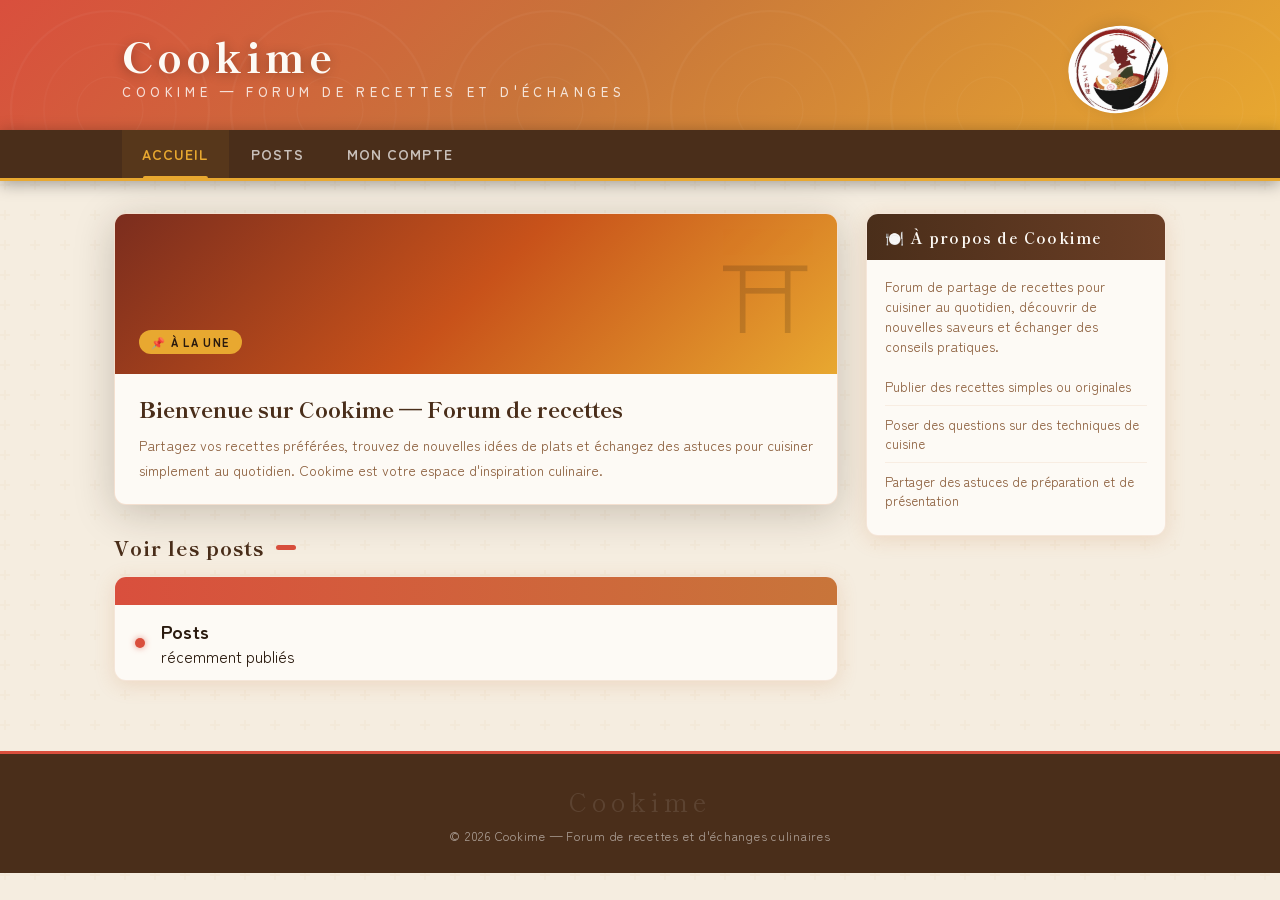
==== commit 43afac73: "Merge branch 'chloe' of https://github.com/Alexanger300/Forum-Food" ====
--- a/index.html
+++ b/index.html
@@ -4,14 +4,11 @@
   <meta charset="UTF-8">
   <meta name="viewport" content="width=device-width, initial-scale=1.0">
   <title>Cookime — Accueil</title>
-  <link rel="stylesheet" href="src/css/style.css">
+  <link rel="stylesheet" href="src/css/index.css">
+</head>
 
-</head>
-<body class="login-page">
- 
-<!-- ═══════════════════════════════════════════
-     HEADER
-════════════════════════════════════════════ -->
+<body>
+
 <header>
   <div class="header-inner">
     <a href="index.html" class="site-logo">
@@ -23,10 +20,7 @@
     </div>
   </div>
 </header>
- 
-<!-- ═══════════════════════════════════════════
-     NAVIGATION
-════════════════════════════════════════════ -->
+
 <nav>
   <ul>
     <li><a href="index.html" class="active">Accueil</a></li>
@@ -34,16 +28,11 @@
     <li><a href="/src/html/account.html">Mon compte</a></li>
   </ul>
 </nav>
- 
-<!-- ═══════════════════════════════════════════
-     CONTENU PRINCIPAL
-════════════════════════════════════════════ -->
+
 <div class="page-wrap">
 
-  <!-- COLONNE PRINCIPALE -->
   <main>
 
-    <!-- Article épinglé -->
     <article class="hero-post">
       <div class="hero-post-banner">
         <span class="pin-badge">📌 À la une</span>
@@ -70,18 +59,22 @@
       </div>
 
       <div class="topic-row">
-        <div class="topic-dot new">
+        <div class="topic-dot new"></div>
+
+        <div>
+          <a href="/src/html/posts.html" class="discussion-link">
+            <div class="discussion-item">
+              <h3>Posts</h3>
+              <p>récemment publiés</p>
+            </div>
+          </a>
         </div>
-        <div>
-  <a href="/src/html/posts.html" class="discussion-link">
-    <div class="discussion-item">
-        <h3>Posts </h3>
-        <p> récemment publiés</p>
+
+      </div>
     </div>
-</a>
+
   </main>
 
-  <!-- SIDEBAR -->
   <aside class="sidebar">
 
     <div class="sidebar-widget">
@@ -99,18 +92,14 @@
       </div>
     </div>
 
-    </div>
+  </aside>
 
-  </aside>
 </div>
 
-<!-- ═══════════════════════════════════════════
-     FOOTER
-════════════════════════════════════════════ -->
 <footer>
   <span class="footer-jp">Cookime</span>
   &copy; 2026 Cookime — Forum de recettes et d'échanges culinaires
 </footer>
 
 </body>
-</html>+</html>
--- a/src/css/index.css
+++ b/src/css/index.css
@@ -0,0 +1,42 @@
+/* ═══════════════════════════════════════════════════════
+   STYLE PRINCIPAL - IMPORTS ALL MODULAR CSS FILES
+═══════════════════════════════════════════════════════ */
+
+/* Variables and theme definitions */
+@import url('variables.css');
+@import url('header-inner.css');
+@import url('site-logo.css');
+@import url('nav.css');
+@import url('board-title.css');
+@import url('category-header.css');
+@import url('topic-row.css');
+@import url('hero-post-banner.css');
+@import url('hero-post-footer.css');
+@import url('widget-body.css');
+@import url('member-chip.css');
+@import url('pagination.css');
+@import url('responsive.css');
+@import url('login-deco.css');
+@import url('deco-facts.css');
+@import url('login-card-top.css');
+@import url('login-alert.css');
+@import url('field-wrap.css');
+@import url('field-toggle.css');
+@import url('checkbox-label.css');
+@import url('btn-login.css');
+@import url('sep-text.css');
+@import url('login-card.css');
+@import url('post-card-body.css');
+@import url('delete-post.css');
+@import url('post-actions.css');
+@import url('edit-post-btn.css');
+@import url('my-posts.css');
+@import url('heart-icon.css');
+@import url('comment-section.css');
+@import url('comment-input-focus.css');
+@import url('my-post-card-content.css');
+@import url('dislike-btn.css');
+@import url('comment-item.css');
+@import url('comment-inputs.css');
+@import url('btn-edit-comment.css');
+@import url('home.css');
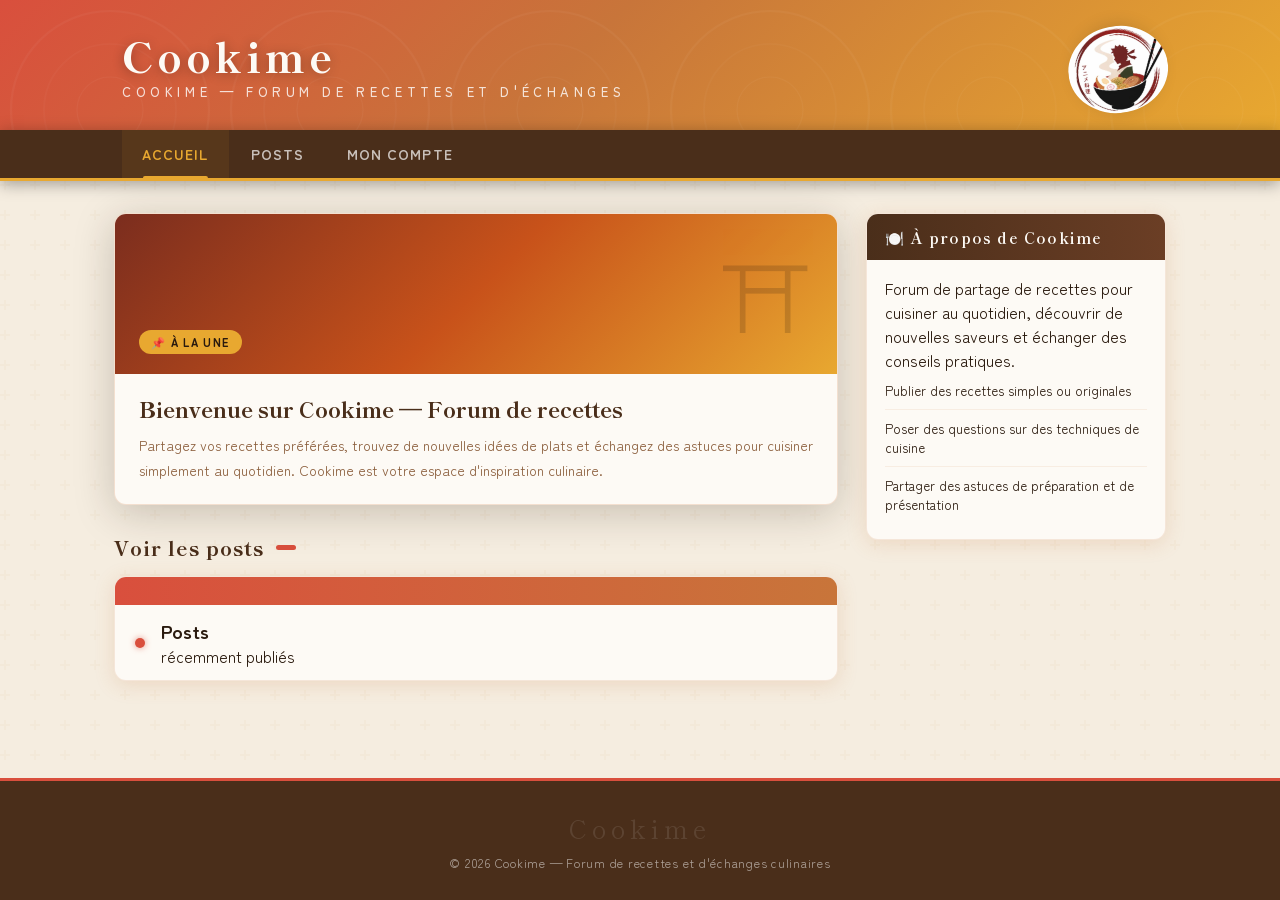
==== commit 2a7cee22: "Merge branch 'Alexandre' of https://github.com/Alexanger300/Forum-Food" ====
--- a/index.html
+++ b/index.html
@@ -4,11 +4,14 @@
   <meta charset="UTF-8">
   <meta name="viewport" content="width=device-width, initial-scale=1.0">
   <title>Cookime — Accueil</title>
-  <link rel="stylesheet" href="src/css/index.css">
+  <link rel="stylesheet" href="src/css/style.css">
+
 </head>
-
-<body>
-
+<body class="login-page">
+ 
+<!-- ═══════════════════════════════════════════
+     HEADER
+════════════════════════════════════════════ -->
 <header>
   <div class="header-inner">
     <a href="index.html" class="site-logo">
@@ -20,7 +23,10 @@
     </div>
   </div>
 </header>
-
+ 
+<!-- ═══════════════════════════════════════════
+     NAVIGATION
+════════════════════════════════════════════ -->
 <nav>
   <ul>
     <li><a href="index.html" class="active">Accueil</a></li>
@@ -28,11 +34,16 @@
     <li><a href="/src/html/account.html">Mon compte</a></li>
   </ul>
 </nav>
-
+ 
+<!-- ═══════════════════════════════════════════
+     CONTENU PRINCIPAL
+════════════════════════════════════════════ -->
 <div class="page-wrap">
 
+  <!-- COLONNE PRINCIPALE -->
   <main>
 
+    <!-- Article épinglé -->
     <article class="hero-post">
       <div class="hero-post-banner">
         <span class="pin-badge">📌 À la une</span>
@@ -59,22 +70,18 @@
       </div>
 
       <div class="topic-row">
-        <div class="topic-dot new"></div>
-
+        <div class="topic-dot new">
+        </div>
         <div>
-          <a href="/src/html/posts.html" class="discussion-link">
-            <div class="discussion-item">
-              <h3>Posts</h3>
-              <p>récemment publiés</p>
-            </div>
-          </a>
-        </div>
-
-      </div>
+  <a href="/src/html/posts.html" class="discussion-link">
+    <div class="discussion-item">
+        <h3>Posts </h3>
+        <p> récemment publiés</p>
     </div>
-
+</a>
   </main>
 
+  <!-- SIDEBAR -->
   <aside class="sidebar">
 
     <div class="sidebar-widget">
@@ -92,14 +99,18 @@
       </div>
     </div>
 
+    </div>
+
   </aside>
-
 </div>
 
+<!-- ═══════════════════════════════════════════
+     FOOTER
+════════════════════════════════════════════ -->
 <footer>
   <span class="footer-jp">Cookime</span>
   &copy; 2026 Cookime — Forum de recettes et d'échanges culinaires
 </footer>
 
 </body>
-</html>
+</html>
--- a/src/css/style.css
+++ b/src/css/style.css
@@ -0,0 +1,1794 @@
+@import url('https://fonts.googleapis.com/css2?family=Noto+Serif+JP:wght@400;700;900&family=Zen+Maru+Gothic:wght@400;500;700&family=Shippori+Mincho:wght@400;600;800&display=swap');
+
+/* ───────────────────────────────────────────
+   VARIABLES — Palette chaleureuse anime
+─────────────────────────────────────────── */
+:root {
+  --akane:     #D94F3D;   /* rouge torii */
+  --kaki:      #C8753A;   /* orange brique */
+  --kogane:    #E8A830;   /* or soleil couchant */
+  --sakura:    #F2B5A0;   /* rose sakura doux */
+  --shiro:     #FDFAF5;   /* blanc chaud parchemin */
+  --shiro2:    #FFF8F0;   /* blanc crème */
+  --kuro:      #2A1A0E;   /* brun noir encre */
+  --sumi:      #4A2E1A;   /* sumi-e brun foncé */
+  --cha:       #8B5E3C;   /* thé brun */
+  --mizu:      #6BA3A8;   /* bleu-vert eau froide */
+  --accent-glow: rgba(216,79,61,.25);
+
+  --r: 12px;
+  --shadow-warm: 0 4px 20px rgba(200, 117, 58, .18);
+  --shadow-deep: 0 8px 40px rgba(42, 26, 14, .22);
+}
+
+/* ───────────────────────────────────────────
+   RESET & BASE
+─────────────────────────────────────────── */
+*, *::before, *::after { box-sizing: border-box; margin: 0; padding: 0; }
+
+html { scroll-behavior: smooth; }
+
+body {
+  font-family: 'Zen Maru Gothic', 'Noto Serif JP', serif;
+  background-color: #F5EDE0;
+  background-image:
+    radial-gradient(ellipse 80% 50% at 50% -20%, rgba(232,168,48,.15) 0%, transparent 60%),
+    url("data:image/svg+xml,%3Csvg width='60' height='60' viewBox='0 0 60 60' xmlns='http://www.w3.org/2000/svg'%3E%3Cg fill='none' fill-rule='evenodd'%3E%3Cg fill='%23c8753a' fill-opacity='0.04'%3E%3Cpath d='M36 34v-4h-2v4h-4v2h4v4h2v-4h4v-2h-4zm0-30V0h-2v4h-4v2h4v4h2V6h4V4h-4zM6 34v-4H4v4H0v2h4v4h2v-4h4v-2H6zM6 4V0H4v4H0v2h4v4h2V6h4V4H6z'/%3E%3C/g%3E%3C/g%3E%3C/svg%3E");
+  color: var(--kuro);
+  min-height: 100vh;
+}
+
+a { color: inherit; text-decoration: none; }
+
+/* ───────────────────────────────────────────
+   HEADER / BANNIÈRE
+─────────────────────────────────────────── */
+header {
+  position: relative;
+  background: linear-gradient(135deg, var(--akane) 0%, var(--kaki) 45%, var(--kogane) 100%);
+  padding: 0;
+  overflow: hidden;
+}
+
+.header-inner {
+  position: relative;
+  z-index: 2;
+  display: flex;
+  align-items: center;
+  justify-content: space-between;
+  max-width: 1100px;
+  margin: 0 auto;
+  padding: 28px 32px 22px;
+}
+
+header::before {
+  content: '';
+  position: absolute;
+  inset: 0;
+  background-image: url("data:image/svg+xml,%3Csvg xmlns='http://www.w3.org/2000/svg' width='200' height='200'%3E%3Ccircle cx='100' cy='100' r='90' stroke='rgba(255,255,255,.06)' stroke-width='2' fill='none'/%3E%3Ccircle cx='100' cy='100' r='60' stroke='rgba(255,255,255,.04)' stroke-width='1.5' fill='none'/%3E%3Ccircle cx='100' cy='100' r='30' stroke='rgba(255,255,255,.06)' stroke-width='1' fill='none'/%3E%3C/svg%3E");
+  background-size: 220px;
+  opacity: .6;
+}
+
+header::after {
+  content: '';
+  position: absolute;
+  right: -20px;
+  bottom: -30px;
+  font-family: 'Shippori Mincho', serif;
+  font-size: 200px;
+  font-weight: 800;
+  color: rgba(255,255,255,.06);
+  line-height: 1;
+  pointer-events: none;
+  z-index: 1;
+}
+
+.site-logo {
+  display: flex;
+  flex-direction: column;
+}
+
+.site-logo .jp-title {
+  font-family: 'Shippori Mincho', serif;
+  font-size: 2.6rem;
+  font-weight: 800;
+  color: var(--shiro);
+  letter-spacing: .1em;
+  line-height: 1;
+  text-shadow: 0 2px 12px rgba(0,0,0,.3);
+}
+
+.site-logo .fr-subtitle {
+  font-size: .82rem;
+  font-weight: 500;
+  color: rgba(255,255,255,.8);
+  letter-spacing: .35em;
+  text-transform: uppercase;
+  margin-top: 5px;
+}
+
+.header-stamp {
+  width: 80px;
+  height: 80px;
+  border: 3px solid rgba(255,255,255,.7);
+  border-radius: 50%;
+  display: flex;
+  flex-direction: column;
+  align-items: center;
+  justify-content: center;
+  color: var(--shiro);
+  font-family: 'Shippori Mincho', serif;
+  font-size: 1.5rem;
+  font-weight: 900;
+  background: rgba(255,255,255,.12);
+  box-shadow: inset 0 0 20px rgba(255,255,255,.1), 0 0 20px rgba(0,0,0,.2);
+  transform: rotate(-8deg);
+  flex-shrink: 0;
+}
+
+.header-stamp img.header-logo {
+  width: 100px;
+  height: 100px;
+  border-radius: 50%;
+  object-fit: cover;
+  display: block;
+  margin-top: 3px;
+}
+
+/* ───────────────────────────────────────────
+   NAVIGATION FORUM
+─────────────────────────────────────────── */
+nav {
+  background: var(--sumi);
+  border-bottom: 3px solid var(--kogane);
+  position: sticky;
+  top: 0;
+  z-index: 100;
+  box-shadow: 0 3px 15px rgba(0,0,0,.35);
+}
+
+nav ul {
+  display: flex;
+  list-style: none;
+  max-width: 1100px;
+  margin: 0 auto;
+  padding: 0 32px;
+  gap: 2px;
+}
+
+nav ul li a {
+  display: block;
+  padding: 14px 20px;
+  font-size: .88rem;
+  font-weight: 700;
+  color: rgba(255,255,255,.7);
+  letter-spacing: .08em;
+  text-transform: uppercase;
+  transition: background .2s, color .2s;
+  position: relative;
+}
+
+nav ul li a:hover,
+nav ul li a.active {
+  color: var(--kogane);
+  background: rgba(232,168,48,.08);
+}
+
+nav ul li a.active::after {
+  content: '';
+  position: absolute;
+  bottom: 0; left: 50%;
+  transform: translateX(-50%);
+  width: 60%;
+  height: 2px;
+  background: var(--kogane);
+  border-radius: 2px 2px 0 0;
+}
+
+/* ───────────────────────────────────────────
+   LAYOUT PRINCIPAL
+─────────────────────────────────────────── */
+.page-wrap {
+  max-width: 1100px;
+  margin: 32px auto;
+  padding: 0 24px;
+  display: grid;
+  grid-template-columns: 1fr 300px;
+  gap: 28px;
+  align-items: start;
+}
+
+/* ───────────────────────────────────────────
+   FORUM BOARD — CATÉGORIES
+─────────────────────────────────────────── */
+.board-title {
+  display: flex;
+  align-items: center;
+  gap: 12px;
+  margin-bottom: 14px;
+}
+
+.board-title h2 {
+  font-family: 'Shippori Mincho', serif;
+  font-size: 1.25rem;
+  font-weight: 800;
+  color: var(--sumi);
+  letter-spacing: .05em;
+}
+
+.board-title .kanji-tag {
+  font-family: 'Shippori Mincho', serif;
+  font-size: .95rem;
+  font-weight: 700;
+  color: var(--shiro);
+  background: var(--akane);
+  padding: 3px 10px 2px;
+  border-radius: 4px;
+  letter-spacing: .1em;
+}
+
+.forum-category {
+  background: var(--shiro);
+  border-radius: var(--r);
+  overflow: hidden;
+  box-shadow: var(--shadow-warm);
+  margin-bottom: 22px;
+  border: 1px solid rgba(200,117,58,.15);
+}
+
+.category-header {
+  display: flex;
+  align-items: center;
+  gap: 14px;
+  padding: 14px 20px;
+  background: linear-gradient(90deg, var(--akane), var(--kaki));
+  color: var(--shiro);
+}
+
+.category-header .icon {
+  font-size: 1.6rem;
+  line-height: 1;
+}
+
+.category-header h3 {
+  font-family: 'Shippori Mincho', serif;
+  font-size: 1.05rem;
+  font-weight: 700;
+  letter-spacing: .06em;
+}
+
+.category-header .jp {
+  margin-left: auto;
+  font-family: 'Shippori Mincho', serif;
+  font-size: 1.2rem;
+  opacity: .7;
+}
+
+.topic-row {
+  display: grid;
+  grid-template-columns: auto 1fr auto auto;
+  gap: 16px;
+  align-items: center;
+  padding: 12px 20px;
+  border-bottom: 1px solid rgba(200,117,58,.1);
+  transition: background .18s;
+  cursor: pointer;
+}
+
+.topic-row:last-child { border-bottom: none; }
+.topic-row:hover { background: rgba(232,168,48,.06); }
+
+.topic-dot {
+  width: 10px; height: 10px;
+  border-radius: 50%;
+  background: var(--kogane);
+  flex-shrink: 0;
+  box-shadow: 0 0 6px rgba(232,168,48,.5);
+}
+
+.topic-dot.new { background: var(--akane); box-shadow: 0 0 6px rgba(217,79,61,.6); }
+.topic-dot.hot { background: var(--kaki); box-shadow: 0 0 6px rgba(200,117,58,.6); }
+
+.topic-info { min-width: 0; }
+
+.topic-title {
+  font-size: .92rem;
+  font-weight: 700;
+  color: var(--sumi);
+  white-space: nowrap;
+  overflow: hidden;
+  text-overflow: ellipsis;
+  transition: color .15s;
+}
+
+.topic-row:hover .topic-title { color: var(--akane); }
+
+.topic-meta {
+  font-size: .72rem;
+  color: var(--cha);
+  margin-top: 2px;
+  letter-spacing: .04em;
+}
+
+.topic-replies {
+  font-size: .78rem;
+  font-weight: 700;
+  color: var(--cha);
+  text-align: right;
+  white-space: nowrap;
+}
+
+.topic-replies span {
+  display: block;
+  font-size: .65rem;
+  font-weight: 400;
+  letter-spacing: .05em;
+  text-transform: uppercase;
+  opacity: .7;
+}
+
+.topic-tag {
+  font-size: .68rem;
+  font-weight: 700;
+  padding: 3px 9px;
+  border-radius: 20px;
+  letter-spacing: .05em;
+  white-space: nowrap;
+}
+
+.tag-new    { background: rgba(217,79,61,.12); color: var(--akane); }
+.tag-hot    { background: rgba(200,117,58,.15); color: var(--kaki); }
+.tag-guide  { background: rgba(107,163,168,.15); color: var(--mizu); }
+
+/* ───────────────────────────────────────────
+   ARTICLE ÉPINGLÉ / HERO POST
+─────────────────────────────────────────── */
+.hero-post {
+  background: var(--shiro);
+  border-radius: var(--r);
+  overflow: hidden;
+  box-shadow: var(--shadow-deep);
+  margin-bottom: 28px;
+  border: 1px solid rgba(200,117,58,.2);
+  position: relative;
+}
+
+.hero-post-banner {
+  height: 160px;
+  background: linear-gradient(135deg, #7B2D1E 0%, #C8521A 50%, #E8A830 100%);
+  position: relative;
+  display: flex;
+  align-items: flex-end;
+  padding: 20px 24px;
+  overflow: hidden;
+}
+
+.hero-post-banner::before {
+  content: '⛩';
+  position: absolute;
+  right: 24px; top: 50%;
+  transform: translateY(-50%);
+  font-size: 90px;
+  opacity: .18;
+}
+
+.hero-post-banner .pin-badge {
+  background: var(--kogane);
+  color: var(--kuro);
+  font-size: .7rem;
+  font-weight: 900;
+  letter-spacing: .12em;
+  text-transform: uppercase;
+  padding: 4px 12px;
+  border-radius: 20px;
+}
+
+.hero-post-body { padding: 20px 24px 22px; }
+
+.hero-post-body h2 {
+  font-family: 'Shippori Mincho', serif;
+  font-size: 1.35rem;
+  font-weight: 800;
+  color: var(--sumi);
+  line-height: 1.35;
+  margin-bottom: 10px;
+}
+
+.hero-post-body p {
+  font-size: .88rem;
+  color: var(--cha);
+  line-height: 1.75;
+}
+
+.hero-post-footer {
+  display: flex;
+  align-items: center;
+  gap: 14px;
+  padding: 14px 24px;
+  background: rgba(200,117,58,.06);
+  border-top: 1px solid rgba(200,117,58,.12);
+}
+
+.avatar {
+  width: 36px; height: 36px;
+  border-radius: 50%;
+  background: linear-gradient(135deg, var(--akane), var(--kogane));
+  display: flex; align-items: center; justify-content: center;
+  font-size: 1rem; flex-shrink: 0;
+  font-weight: 900; color: white;
+  border: 2px solid rgba(255,255,255,.6);
+}
+
+.post-author { font-size: .82rem; font-weight: 700; color: var(--sumi); }
+.post-date   { font-size: .75rem; color: var(--cha); margin-top: 1px; }
+.post-stats  { margin-left: auto; display: flex; gap: 14px; }
+
+.post-stats span {
+  font-size: .78rem;
+  color: var(--cha);
+  display: flex; align-items: center; gap: 4px;
+}
+
+/* ───────────────────────────────────────────
+   SIDEBAR
+─────────────────────────────────────────── */
+.sidebar-widget {
+  background: var(--shiro);
+  border-radius: var(--r);
+  overflow: hidden;
+  box-shadow: var(--shadow-warm);
+  margin-bottom: 22px;
+  border: 1px solid rgba(200,117,58,.15);
+}
+
+.widget-header {
+  padding: 12px 18px;
+  background: linear-gradient(90deg, var(--sumi), #6B3E25);
+  color: var(--shiro);
+  font-family: 'Shippori Mincho', serif;
+  font-size: .95rem;
+  font-weight: 700;
+  letter-spacing: .08em;
+  display: flex; align-items: center; gap: 8px;
+}
+
+.widget-body { padding: 16px 18px; }
+
+.info-list { list-style: none; }
+
+.info-list li {
+  display: flex;
+  gap: 10px;
+  align-items: flex-start;
+  padding: 9px 0;
+  border-bottom: 1px solid rgba(200,117,58,.1);
+  font-size: .83rem;
+}
+
+.info-list li:last-child { border-bottom: none; }
+
+.info-list .info-icon {
+  font-size: 1.1rem;
+  flex-shrink: 0;
+  margin-top: 1px;
+}
+
+.info-list .info-label {
+  font-weight: 700;
+  color: var(--sumi);
+  display: block;
+}
+
+.info-list .info-val {
+  color: var(--cha);
+  font-size: .78rem;
+}
+
+.member-grid {
+  display: flex;
+  flex-wrap: wrap;
+  gap: 8px;
+}
+
+.member-chip {
+  display: flex;
+  align-items: center;
+  gap: 6px;
+  background: rgba(200,117,58,.08);
+  border-radius: 20px;
+  padding: 5px 10px 5px 6px;
+  border: 1px solid rgba(200,117,58,.18);
+  font-size: .76rem;
+  font-weight: 700;
+  color: var(--sumi);
+}
+
+.member-chip .av-sm {
+  width: 22px; height: 22px;
+  border-radius: 50%;
+  display: flex; align-items: center; justify-content: center;
+  font-size: .7rem; font-weight: 900; color: white;
+  flex-shrink: 0;
+}
+
+.season-row {
+  display: flex;
+  align-items: center;
+  justify-content: space-between;
+  padding: 9px 0;
+  border-bottom: 1px solid rgba(200,117,58,.1);
+  font-size: .82rem;
+}
+
+.season-row:last-child { border-bottom: none; }
+
+.season-name { font-weight: 700; color: var(--sumi); }
+
+.season-jp {
+  font-family: 'Shippori Mincho', serif;
+  font-size: .9rem;
+  color: var(--akane);
+}
+
+.season-desc { color: var(--cha); font-size: .75rem; text-align: right; }
+
+/* ───────────────────────────────────────────
+   PAGINATION FORUM
+─────────────────────────────────────────── */
+.pagination {
+  display: flex;
+  align-items: center;
+  gap: 6px;
+  margin: 20px 0 0;
+  justify-content: center;
+}
+
+.pagination button {
+  min-width: 36px; height: 36px;
+  border: 1.5px solid rgba(200,117,58,.3);
+  background: var(--shiro);
+  color: var(--sumi);
+  border-radius: 8px;
+  font-family: 'Zen Maru Gothic', serif;
+  font-size: .85rem;
+  font-weight: 700;
+  cursor: pointer;
+  transition: all .18s;
+  padding: 0 10px;
+}
+
+.pagination button:hover  { background: rgba(232,168,48,.12); border-color: var(--kogane); color: var(--sumi); }
+.pagination button.active { background: var(--akane); border-color: var(--akane); color: white; }
+
+/* ───────────────────────────────────────────
+   FOOTER
+─────────────────────────────────────────── */
+footer {
+  margin-top: 48px;
+  background: var(--sumi);
+  color: rgba(255,255,255,.55);
+  padding: 28px 32px;
+  text-align: center;
+  font-size: .78rem;
+  letter-spacing: .06em;
+  border-top: 3px solid var(--akane);
+}
+
+footer .footer-jp {
+  font-family: 'Shippori Mincho', serif;
+  font-size: 1.6rem;
+  color: rgba(255,255,255,.1);
+  display: block;
+  margin-bottom: 8px;
+  letter-spacing: .2em;
+}
+
+/* ───────────────────────────────────────────
+   ANIMATIONS
+─────────────────────────────────────────── */
+@keyframes fadeUp {
+  from { opacity: 0; transform: translateY(18px); }
+  to   { opacity: 1; transform: translateY(0); }
+}
+
+.forum-category  { animation: fadeUp .45s ease both; }
+.forum-category:nth-child(2) { animation-delay: .1s; }
+.forum-category:nth-child(3) { animation-delay: .2s; }
+.hero-post       { animation: fadeUp .35s ease both; }
+.sidebar-widget  { animation: fadeUp .4s ease both; }
+
+/* ───────────────────────────────────────────
+   RESPONSIVE
+─────────────────────────────────────────── */
+@media (max-width: 860px) {
+  .page-wrap { grid-template-columns: 1fr; }
+  .sidebar   { display: none; }
+  nav ul     { gap: 0; padding: 0 12px; }
+  nav ul li a { padding: 12px 12px; font-size: .78rem; }
+  .header-inner { padding: 18px 16px; }
+  .site-logo .jp-title { font-size: 1.9rem; }
+}
+
+/* ═══════════════════════════════════════════════════════
+   LOGIN — Styles spécifiques à la page de connexion
+════════════════════════════════════════════════════════ */
+
+body.login-page {
+  display: flex;
+  flex-direction: column;
+  min-height: 100vh;
+}
+
+body.login-page footer {
+  margin-top: auto;
+}
+
+.login-wrapper {
+  flex: 1;
+  display: flex;
+  align-items: center;
+  justify-content: center;
+  gap: 0;
+  max-width: 900px;
+  margin: 48px auto;
+  padding: 0 24px;
+  width: 100%;
+  animation: fadeUp .5s ease both;
+}
+
+.login-deco {
+  flex: 0 0 260px;
+  background: linear-gradient(160deg, var(--akane) 0%, var(--kaki) 55%, var(--kogane) 100%);
+  border-radius: var(--r) 0 0 var(--r);
+  padding: 40px 28px;
+  display: flex;
+  flex-direction: column;
+  align-items: flex-start;
+  justify-content: space-between;
+  min-height: 520px;
+  position: relative;
+  overflow: hidden;
+  box-shadow: var(--shadow-deep);
+}
+
+.login-deco::before {
+  content: '';
+  position: absolute;
+  width: 300px; height: 300px;
+  border-radius: 50%;
+  border: 40px solid rgba(255,255,255,.06);
+  top: -80px; right: -100px;
+}
+
+.login-deco::after {
+  content: '';
+  position: absolute;
+  width: 200px; height: 200px;
+  border-radius: 50%;
+  border: 25px solid rgba(255,255,255,.05);
+  bottom: -50px; left: -60px;
+}
+
+.deco-kanji {
+  font-family: 'Shippori Mincho', serif;
+  font-size: 5rem;
+  font-weight: 900;
+  color: rgba(255,255,255,.15);
+  line-height: 1;
+  position: relative;
+  z-index: 1;
+}
+
+.deco-lines {
+  display: flex;
+  flex-direction: column;
+  gap: 6px;
+  position: relative;
+  z-index: 1;
+}
+
+.deco-lines span {
+  display: block;
+  height: 2px;
+  border-radius: 2px;
+  background: rgba(255,255,255,.35);
+}
+
+.deco-lines span:nth-child(1) { width: 80px; }
+.deco-lines span:nth-child(2) { width: 50px; }
+.deco-lines span:nth-child(3) { width: 65px; }
+
+.deco-facts {
+  list-style: none;
+  display: flex;
+  flex-direction: column;
+  gap: 16px;
+  position: relative;
+  z-index: 1;
+}
+
+.deco-facts li {
+  display: flex;
+  flex-direction: column;
+  gap: 2px;
+}
+
+.fact-jp {
+  font-family: 'Shippori Mincho', serif;
+  font-size: 1.1rem;
+  font-weight: 700;
+  color: var(--shiro);
+  letter-spacing: .08em;
+}
+
+.fact-fr {
+  font-size: .72rem;
+  color: rgba(255,255,255,.65);
+  letter-spacing: .1em;
+  text-transform: uppercase;
+}
+
+.deco-torii {
+  font-size: 3rem;
+  opacity: .45;
+  position: relative;
+  z-index: 1;
+  align-self: flex-end;
+}
+
+.login-card {
+  flex: 1;
+  background: var(--shiro);
+  border-radius: 0 var(--r) var(--r) 0;
+  padding: 40px 44px 36px;
+  box-shadow: var(--shadow-deep);
+  border: 1px solid rgba(200,117,58,.15);
+  border-left: none;
+  min-height: 520px;
+  display: flex;
+  flex-direction: column;
+}
+
+.login-card-top {
+  display: flex;
+  align-items: center;
+  gap: 18px;
+  margin-bottom: 28px;
+}
+
+.login-avatar-ring {
+  width: 60px; height: 60px;
+  border-radius: 50%;
+  background: linear-gradient(135deg, var(--akane), var(--kogane));
+  display: flex; align-items: center; justify-content: center;
+  font-family: 'Shippori Mincho', serif;
+  font-size: 1.6rem;
+  font-weight: 900;
+  color: white;
+  flex-shrink: 0;
+  box-shadow: 0 4px 16px rgba(217,79,61,.35);
+}
+
+.login-title {
+  display: flex;
+  flex-direction: column;
+  gap: 2px;
+}
+
+.login-title-jp {
+  font-family: 'Shippori Mincho', serif;
+  font-size: 1.5rem;
+  font-weight: 800;
+  color: var(--sumi);
+  letter-spacing: .1em;
+  line-height: 1;
+}
+
+.login-title-fr {
+  font-size: .78rem;
+  color: var(--cha);
+  letter-spacing: .12em;
+  text-transform: uppercase;
+}
+
+.login-alert {
+  display: flex;
+  align-items: center;
+  gap: 10px;
+  padding: 11px 16px;
+  border-radius: 8px;
+  font-size: .83rem;
+  font-weight: 700;
+  margin-bottom: 20px;
+  animation: fadeUp .3s ease both;
+}
+
+.login-alert--error {
+  background: rgba(217,79,61,.1);
+  border: 1px solid rgba(217,79,61,.3);
+  color: var(--akane);
+}
+
+.login-alert--success {
+  background: rgba(107,163,168,.12);
+  border: 1px solid rgba(107,163,168,.35);
+  color: #3A7E84;
+}
+
+.alert-icon {
+  font-size: 1rem;
+  flex-shrink: 0;
+}
+
+.login-form {
+  display: flex;
+  flex-direction: column;
+  gap: 18px;
+}
+
+.field-group {
+  display: flex;
+  flex-direction: column;
+  gap: 6px;
+}
+
+.field-label {
+  display: flex;
+  align-items: center;
+  gap: 8px;
+  font-size: .83rem;
+  font-weight: 700;
+  color: var(--sumi);
+  cursor: pointer;
+}
+
+.field-label-jp {
+  font-family: 'Shippori Mincho', serif;
+  font-size: .9rem;
+  color: var(--akane);
+  font-weight: 700;
+}
+
+.field-wrap {
+  position: relative;
+  display: flex;
+  align-items: center;
+  border: 1.5px solid rgba(200,117,58,.3);
+  border-radius: 8px;
+  background: var(--shiro2);
+  transition: border-color .2s, box-shadow .2s;
+}
+
+.field-wrap:focus-within {
+  border-color: var(--kaki);
+  box-shadow: 0 0 0 3px rgba(200,117,58,.12);
+}
+
+.field-wrap.has-error {
+  border-color: var(--akane);
+  box-shadow: 0 0 0 3px rgba(217,79,61,.1);
+}
+
+.field-icon {
+  padding: 0 12px;
+  font-size: .95rem;
+  color: var(--cha);
+  flex-shrink: 0;
+  pointer-events: none;
+}
+
+.field-input {
+  flex: 1;
+  border: none;
+  background: transparent;
+  padding: 12px 12px 12px 0;
+  font-family: 'Zen Maru Gothic', serif;
+  font-size: .9rem;
+  color: var(--sumi);
+  outline: none;
+  width: 100%;
+}
+
+.field-input::placeholder {
+  color: rgba(139,94,60,.4);
+}
+
+.field-toggle {
+  border: none;
+  background: transparent;
+  padding: 0 12px;
+  cursor: pointer;
+  font-size: .95rem;
+  color: var(--cha);
+  transition: color .15s;
+  flex-shrink: 0;
+}
+
+.field-toggle:hover { color: var(--akane); }
+
+.field-error {
+  font-size: .74rem;
+  color: var(--akane);
+  font-weight: 600;
+  min-height: 1em;
+  padding-left: 4px;
+}
+
+.login-options {
+  display: flex;
+  align-items: center;
+  justify-content: space-between;
+  font-size: .8rem;
+}
+
+.checkbox-label {
+  display: flex;
+  align-items: center;
+  gap: 8px;
+  cursor: pointer;
+  font-weight: 600;
+  color: var(--cha);
+  user-select: none;
+}
+
+.checkbox-label input[type="checkbox"] { display: none; }
+
+.checkbox-custom {
+  width: 18px; height: 18px;
+  border: 2px solid rgba(200,117,58,.4);
+  border-radius: 4px;
+  background: var(--shiro2);
+  flex-shrink: 0;
+  position: relative;
+  transition: border-color .18s, background .18s;
+}
+
+.checkbox-label input:checked + .checkbox-custom {
+  background: var(--akane);
+  border-color: var(--akane);
+}
+
+.checkbox-label input:checked + .checkbox-custom::after {
+  content: '✓';
+  position: absolute;
+  inset: 0;
+  display: flex; align-items: center; justify-content: center;
+  font-size: .7rem;
+  color: white;
+  font-weight: 900;
+}
+
+.forgot-link {
+  color: var(--kaki);
+  font-weight: 700;
+  font-size: .8rem;
+  transition: color .15s;
+  letter-spacing: .03em;
+}
+
+.forgot-link:hover { color: var(--akane); }
+
+.btn-login {
+  margin-top: 6px;
+  position: relative;
+  display: flex;
+  align-items: center;
+  justify-content: center;
+  gap: 10px;
+  width: 100%;
+  padding: 14px 24px;
+  background: linear-gradient(135deg, var(--akane), var(--kaki));
+  border: none;
+  border-radius: 8px;
+  color: white;
+  font-family: 'Zen Maru Gothic', serif;
+  font-size: .95rem;
+  font-weight: 700;
+  cursor: pointer;
+  letter-spacing: .06em;
+  box-shadow: 0 4px 18px rgba(217,79,61,.35);
+  transition: transform .15s, box-shadow .15s;
+  overflow: hidden;
+}
+
+.btn-login::before {
+  content: '';
+  position: absolute;
+  inset: 0;
+  background: linear-gradient(135deg, var(--kaki), var(--kogane));
+  opacity: 0;
+  transition: opacity .25s;
+}
+
+.btn-login:hover:not(:disabled) {
+  transform: translateY(-2px);
+  box-shadow: 0 7px 24px rgba(217,79,61,.45);
+}
+
+.btn-login:hover:not(:disabled)::before { opacity: 1; }
+
+.btn-login:disabled {
+  opacity: .7;
+  cursor: not-allowed;
+  transform: none;
+}
+
+.btn-login-text,
+.btn-login-jp {
+  position: relative;
+  z-index: 1;
+  transition: opacity .2s;
+}
+
+.btn-login-jp {
+  font-family: 'Shippori Mincho', serif;
+  font-size: 1.1rem;
+  opacity: .7;
+}
+
+.btn-login-spinner {
+  position: relative;
+  z-index: 1;
+  font-size: 1.2rem;
+  animation: spin .7s linear infinite;
+}
+
+@keyframes spin {
+  to { transform: rotate(360deg); }
+}
+
+.login-sep {
+  display: flex;
+  align-items: center;
+  gap: 12px;
+  margin: 20px 0 16px;
+}
+
+.login-sep span:not(.sep-text) {
+  flex: 1;
+  height: 1px;
+  background: rgba(200,117,58,.2);
+}
+
+.sep-text {
+  font-size: .75rem;
+  color: var(--cha);
+  font-weight: 700;
+  letter-spacing: .12em;
+  text-transform: uppercase;
+}
+
+.register-link {
+  text-align: center;
+  font-size: .82rem;
+  color: var(--cha);
+  margin-bottom: 10px;
+}
+
+.register-link a {
+  color: var(--akane);
+  font-weight: 700;
+  transition: color .15s;
+}
+
+.register-link a:hover { color: var(--kaki); }
+
+.back-link {
+  display: block;
+  text-align: center;
+  font-size: .78rem;
+  color: var(--cha);
+  font-weight: 600;
+  margin-top: auto;
+  padding-top: 14px;
+  transition: color .15s;
+  letter-spacing: .04em;
+}
+
+.back-link:hover { color: var(--sumi); }
+
+@media (max-width: 720px) {
+  .login-wrapper {
+    flex-direction: column;
+    margin: 24px auto;
+  }
+
+  .login-deco {
+    flex: none;
+    width: 100%;
+    min-height: auto;
+    border-radius: var(--r) var(--r) 0 0;
+    flex-direction: row;
+    flex-wrap: wrap;
+    padding: 22px 24px;
+    gap: 14px;
+    align-items: center;
+  }
+
+  .deco-kanji { font-size: 3rem; }
+  .deco-torii { font-size: 2rem; }
+  .deco-lines { display: none; }
+
+  .login-card {
+    border-radius: 0 0 var(--r) var(--r);
+    border-left: 1px solid rgba(200,117,58,.15);
+    border-top: none;
+    padding: 28px 24px;
+  }
+}
+
+/* ═══════════════════════════════════════════════════════
+   POSTS
+════════════════════════════════════════════════════════ */
+
+.post-panel {
+  background: var(--shiro);
+  border-radius: var(--r);
+  box-shadow: var(--shadow-warm);
+  border: 1px solid rgba(200,117,58,.15);
+  padding: 22px;
+  margin-bottom: 24px;
+}
+.post-panel h2 {
+  font-family: 'Shippori Mincho', serif;
+  font-size: 1.15rem;
+  color: var(--sumi);
+  margin-bottom: 12px;
+}
+.post-panel label { display:block; font-size:.82rem; font-weight:700; color:var(--sumi); margin-bottom:8px; }
+.post-panel input, .post-panel textarea {
+  width:100%; border:1px solid rgba(200,117,58,.25); border-radius:12px; padding:14px 16px; font-family:'Zen Maru Gothic',sans-serif; font-size:.95rem; color:var(--sumi); background:var(--shiro2); margin-bottom:16px; resize:vertical;
+}
+.post-panel button { display:inline-flex; align-items:center; justify-content:center; padding:12px 20px; border:none; border-radius:999px; background:linear-gradient(135deg,var(--akane),var(--kaki)); color:white; font-weight:700; cursor:pointer; transition:transform .18s, box-shadow .18s; }
+.post-panel button:hover { transform:translateY(-1px); box-shadow:0 12px 20px rgba(217,79,61,.18); }
+
+.post-card { background:var(--shiro); border-radius:var(--r); box-shadow:var(--shadow-warm); border:1px solid rgba(200,117,58,.15); overflow:hidden; margin-bottom:18px; }
+.post-card-header { padding:16px 18px; background:linear-gradient(90deg,var(--akane),var(--kaki)); color:var(--shiro); display:flex; align-items:center; gap:12px; }
+.post-card-header .avatar { width:38px; height:38px; border-radius:50%; background:rgba(255,255,255,.35); display:flex; align-items:center; justify-content:center; font-weight:900; color:var(--sumi); background:linear-gradient(135deg, rgba(255,255,255,.45), rgba(255,255,255,.15)); }
+.post-card-title { font-family:'Shippori Mincho', serif; font-size:1rem; font-weight:800; line-height:1.2; margin-bottom:4px; }
+.post-card-meta { font-size:.78rem; color:rgba(255,255,255,.85); letter-spacing:.04em; }
+.post-card-body { padding: 18px; 
+  color: var(--cha); 
+  line-height: 1.75; 
+  font-size: .70rem;
+  white-space: pre-wrap;  /* ✅ Ajoute ça */
+  word-wrap: break-word; }
+.empty-feed { padding:20px; font-size:.92rem; color:var(--cha); }
+
+/* ═══════════════════════════════════════════════════════
+   ACCOUNT
+════════════════════════════════════════════════════════ */
+
+.account-card { max-width:800px; margin:36px auto; padding:20px; background:var(--shiro); border-radius:var(--r); box-shadow:var(--shadow-warm); border:1px solid rgba(200,117,58,.12); }
+.account-header { display:flex; gap:18px; align-items:center; margin-bottom:18px; }
+.account-avatar { width:72px; height:72px; border-radius:50%; background:linear-gradient(135deg,var(--akane),var(--kaki)); display:flex; align-items:center; justify-content:center; color:var(--shiro); font-weight:900; font-size:1.6rem; }
+.account-meta { font-family:'Shippori Mincho', serif; color:var(--sumi); }
+.account-meta .name { font-size:1.1rem; font-weight:800; }
+.account-meta .email { font-size:.9rem; color:var(--cha); }
+.account-actions { display:flex; gap:12px; margin-top:12px; }
+.account-actions a, .account-actions button { text-decoration:none; padding:10px 16px; border-radius:10px; border:none; cursor:pointer; font-weight:700; }
+.btn-edit { background:linear-gradient(135deg,var(--akane),var(--kaki)); color:#fff; }
+.btn-logout { background:transparent; color:var(--sumi); border:1px solid rgba(200,117,58,.12); }
+.btn-login { background:linear-gradient(135deg,var(--akane),var(--kaki)); color:#fff; }
+.account-section { margin-top:20px; }
+.field { display:block; margin-bottom:12px; }
+.field label { display:block; font-weight:700; margin-bottom:6px; }
+.field input { width:100%; padding:12px; border-radius:10px; border:1px solid rgba(200,117,58,.12); background:var(--shiro2); }
+
+#my-posts .post-card {
+    background: var(--shiro);
+    border-radius: var(--r);
+    box-shadow: var(--shadow-warm);
+    border: 1px solid rgba(200,117,58,.12);
+
+    padding: 20px;
+    margin-bottom: 18px;
+}
+
+#my-posts .post-card h4 {
+    color: var(--sumi);
+    font-family: 'Shippori Mincho', serif;
+    margin-bottom: 10px;
+}
+
+#my-posts .post-card p {
+    color: var(--cha);
+    line-height: 1.6;
+}
+
+.delete-post {
+  margin-top: 12px;
+  position: relative;
+  display: flex;
+  align-items: center;
+  justify-content: center;
+  gap: 10px;
+
+  padding: 14px 24px;
+
+  background: linear-gradient(135deg, var(--akane), var(--kaki));
+  border: none;
+  border-radius: 8px;
+
+  color: white;
+  font-family: 'Zen Maru Gothic', serif;
+  font-size: .95rem;
+  font-weight: 700;
+
+  cursor: pointer;
+  letter-spacing: .06em;
+
+  box-shadow: 0 4px 18px rgba(217,79,61,.35);
+  transition: transform .15s, box-shadow .15s;
+
+  overflow: hidden;
+}
+
+.delete-post::before {
+  content: '';
+  position: absolute;
+  inset: 0;
+  background: linear-gradient(135deg, var(--kaki), var(--kogane));
+  opacity: 0;
+  transition: opacity .25s;
+}
+
+.delete-post:hover {
+  transform: translateY(-2px);
+  box-shadow: 0 7px 24px rgba(217,79,61,.45);
+}
+
+.delete-post:hover::before {
+  opacity: 1;
+}
+
+.delete-post span {
+  position: relative;
+  z-index: 1;
+}
+
+
+.post-actions {
+  display: flex;
+  gap: 10px;
+  margin-top: 10px;
+  flex-wrap: wrap;
+}
+
+.post-actions button {
+  padding: 8px 12px;
+  border: none;
+  border-radius: 6px;
+  cursor: pointer;
+}
+
+.edit-post {
+  background: #f0c040;
+  color: #000;
+}
+
+.delete-post {
+  background: #d9534f;
+  color: #fff;
+}
+
+
+.field input {
+  width:100%;
+  padding:12px;
+  border-radius:10px;
+  border:1px solid rgba(200,117,58,.12);
+  background:var(--shiro2);
+}
+
+
+.field textarea,
+.field select {
+  width: 100%;
+  padding: 12px;
+  border-radius: 10px;
+  border: 1px solid rgba(200,117,58,.12);
+  background: var(--shiro2);
+  font-family: inherit;
+  font-size: 1rem;
+  color: var(--sumi);
+  resize: vertical;
+}
+.post-actions {
+  display: flex;
+  gap: 10px;
+  margin-top: 12px;
+}
+
+.post-actions button {
+  padding: 8px 12px;
+  border: none;
+  border-radius: 8px;
+  cursor: pointer;
+}
+
+.edit-post-btn {
+  background: #2d7ef7;
+  color: white;
+}
+
+.delete-post-btn {
+  background: #d9534f;
+  color: white;
+}
+
+.edit-overlay {
+  position: fixed;
+  inset: 0;
+  background: rgba(0,0,0,.5);
+  display: flex;
+  justify-content: center;
+  align-items: center;
+  z-index: 9999;
+}
+
+.edit-modal {
+  background: white;
+  padding: 20px;
+  border-radius: 12px;
+  width: min(500px, 90vw);
+  display: grid;
+  gap: 12px;
+}
+
+
+#my-posts .post-card {
+  background: var(--shiro);
+  border-radius: var(--r);
+  box-shadow: var(--shadow-warm);
+  border: 1px solid rgba(200,117,58,.12);
+  padding: 20px;
+  margin-bottom: 18px;
+}
+
+#my-posts .post-card h4 {
+  color: var(--sumi);
+  font-family: 'Shippori Mincho', serif;
+  margin-bottom: 10px;
+}
+
+#my-posts .post-card p {
+  color: var(--cha);
+  line-height: 1.6;
+}
+
+.delete-post {
+  margin-top: 12px;
+  position: relative;
+  display: flex;
+  align-items: center;
+  justify-content: center;
+  gap: 10px;
+  padding: 14px 24px;
+  background: linear-gradient(135deg, var(--akane), var(--kaki));
+  border: none;
+  border-radius: 8px;
+  color: white;
+  font-family: 'Zen Maru Gothic', serif;
+  font-size: .95rem;
+  font-weight: 700;
+  cursor: pointer;
+  letter-spacing: .06em;
+  box-shadow: 0 4px 18px rgba(217,79,61,.35);
+  transition: transform .15s, box-shadow .15s;
+  overflow: hidden;
+}
+
+.delete-post::before {
+  content: '';
+  position: absolute;
+  inset: 0;
+  background: linear-gradient(135deg, var(--kaki), var(--kogane));
+  opacity: 0;
+  transition: opacity .25s;
+}
+
+.delete-post:hover {
+  transform: translateY(-2px);
+  box-shadow: 0 7px 24px rgba(217,79,61,.45);
+}
+
+.delete-post:hover::before { opacity: 1; }
+
+.delete-post span {
+  position: relative;
+  z-index: 1;
+}
+
+.heart-icon {
+  font-size: 1.4rem;
+  color: #888;
+  transition: 0.2s;
+}
+
+.heart-icon.active {
+  color: #e63946;
+  transform: scale(1.15);
+}
+
+.like-btn {
+  background: transparent;
+  border: none;
+  cursor: pointer;
+  font-size: 1.2rem;
+  display: flex;
+  align-items: center;
+  gap: 6px;
+}
+
+ .like-btn.active .heart-icon {
+  color: #e63946;
+}
+.dislike-btn {
+  background: transparent;
+  border: none;
+  cursor: pointer;
+  font-size: 1.2rem;
+  display: flex;
+  align-items: center;
+  gap: 6px;
+}
+
+ .like-btn.active .heart-icon {
+  color: #e63946;
+}
+
+/* ═══════════════════════════════════════════════════════
+   COMMENTAIRES
+════════════════════════════════════════════════════════ */
+
+.comment-toggle-btn {
+  background: none;
+  border: none;
+  cursor: pointer;
+  color: var(--akane);
+  font-size: 0.9rem;
+  margin-top: 0.5rem;
+  padding: 0.3rem 0.8rem;
+  border-radius: 6px;
+  font-family: 'Zen Maru Gothic', sans-serif;
+  font-weight: 700;
+  transition: background 0.2s;
+}
+
+.comment-toggle-btn:hover {
+  background: rgba(200,117,58,.08);
+}
+
+.comment-section {
+  border-top: 1px solid rgba(200,117,58,.15);
+  padding: 0.8rem 18px 18px;
+}
+
+.comment-item {
+  margin-bottom: 0.8rem;
+  padding: 0.6rem 0.9rem;
+  background: var(--shiro2);
+  border-radius: 8px;
+  border: 1px solid rgba(200,117,58,.1);
+}
+
+.comment-item strong {
+  display: block;
+  color: var(--sumi);
+  font-size: .85rem;
+}
+
+.comment-date {
+  font-size: 0.72rem;
+  color: var(--cha);
+  letter-spacing: .03em;
+}
+
+.comment-item p {
+  margin: 0.3rem 0 0;
+  color: var(--cha);
+  font-size: .88rem;
+  line-height: 1.6;
+}
+
+.comment-form {
+  display: flex;
+  flex-direction: column;
+  gap: 0.5rem;
+  margin-top: 0.8rem;
+}
+
+.comment-input {
+  width: 100%;
+  padding: 0.6rem 0.8rem;
+  border: 1px solid rgba(200,117,58,.25);
+  border-radius: 8px;
+  resize: vertical;
+  font-family: 'Zen Maru Gothic', sans-serif;
+  font-size: .9rem;
+  background: var(--shiro2);
+  color: var(--sumi);
+}
+
+.comment-input:focus {
+  outline: none;
+  border-color: var(--kaki);
+  box-shadow: 0 0 0 3px rgba(200,117,58,.1);
+}
+
+.comment-submit {
+  align-self: flex-end;
+  padding: 0.45rem 1.1rem;
+  background: linear-gradient(135deg, var(--akane), var(--kaki));
+  color: white;
+  border: none;
+  border-radius: 6px;
+  cursor: pointer;
+  font-weight: 700;
+  font-family: 'Zen Maru Gothic', sans-serif;
+  font-size: .88rem;
+  transition: transform .15s, box-shadow .15s;
+}
+
+.comment-submit:hover {
+  transform: translateY(-1px);
+  box-shadow: 0 4px 14px rgba(217,79,61,.3);
+}
+
+.comment-submit:disabled {
+  opacity: .6;
+  cursor: not-allowed;
+  transform: none;
+}
+
+.no-comments {
+  color: var(--cha);
+  font-size: 0.85rem;
+  font-style: italic;
+}
+
+
+
+.my-post-card {
+  background: #fff;
+  border: 1px solid #e8e0d5;
+  border-radius: 12px;
+  padding: 16px;
+  margin-bottom: 14px;
+}
+.my-post-card-title   { font-weight: 700; color: #3d2b1f; margin-bottom: 4px; }
+.my-post-card-meta    { font-size: 0.8rem; color: #a08060; margin-bottom: 8px; }
+.my-post-card-content { font-size: 0.9rem; color: #5a4030; margin-bottom: 12px; white-space: pre-wrap; }
+.my-post-card-actions { display: flex; gap: 10px; margin-bottom: 8px; }
+
+.btn-edit-post, .btn-delete-post {
+  padding: 6px 14px; border-radius: 8px; border: none;
+  cursor: pointer; font-size: 0.85rem; font-weight: 600;
+}
+.btn-edit-post   { background: #f0e6d3; color: #7a4f2e; }
+.btn-delete-post { background: #fde8e8; color: #c0392b; }
+.btn-edit-post:hover, .btn-delete-post:hover { opacity: 0.75; }
+
+.edit-post-form   { border-top: 1px solid #e8e0d5; margin-top: 12px; padding-top: 12px; }
+.edit-form-btns   { display: flex; gap: 10px; margin-top: 10px; }
+.btn-save-post    { background: #c8a96e; color: #fff; border: none; padding: 7px 16px; border-radius: 8px; cursor: pointer; font-weight: 600; }
+.btn-cancel-edit  { background: #eee; color: #555; border: none; padding: 7px 16px; border-radius: 8px; cursor: pointer; }
+.no-posts         { color: #a08060; font-style: italic; }
+
+
+.post-like-bar {
+  display: flex;
+  gap: 10px;
+  margin-top: 14px;
+  padding-top: 14px;
+  border-top: 1px solid #f0f0f0;
+}
+
+.like-btn,
+.dislike-btn {
+  display: inline-flex;
+  align-items: center;
+  gap: 6px;
+  padding: 8px 16px;
+  border: 2px solid #e0e0e0;
+  border-radius: 25px;
+  background: #fff;
+  color: #555;
+  font-size: 0.9rem;
+  font-weight: 600;
+  cursor: pointer;
+  transition: all 0.2s ease;
+  font-family: inherit;
+}
+
+.like-btn span,
+.dislike-btn span {
+  font-weight: 700;
+}
+
+.like-btn:hover {
+  border-color: #f97316;
+  color: #f97316;
+  transform: translateY(-1px);
+}
+
+.dislike-btn:hover {
+  border-color: #6b7280;
+  color: #374151;
+  transform: translateY(-1px);
+}
+
+.like-btn.active {
+  background: #fff5ed;
+  border-color: #f97316;
+  color: #f97316;
+}
+
+.dislike-btn.active {
+  background: #f3f4f6;
+  border-color: #6b7280;
+  color: #374151;
+}
+
+
+
+.comment-toggle-btn {
+  margin-top: 12px;
+  padding: 8px 16px;
+  border: 2px solid #e0e0e0;
+  border-radius: 25px;
+  background: #fff;
+  color: #555;
+  font-size: 0.85rem;
+  font-weight: 600;
+  cursor: pointer;
+  transition: all 0.2s ease;
+  font-family: inherit;
+}
+
+.comment-toggle-btn:hover {
+  border-color: #f97316;
+  color: #f97316;
+}
+
+.comment-section {
+  margin-top: 14px;
+  padding-top: 14px;
+  border-top: 1px solid #f0f0f0;
+}
+
+.comments-list {
+  display: flex;
+  flex-direction: column;
+  gap: 12px;
+  margin-bottom: 14px;
+}
+
+.comment-item {
+  background: #fafafa;
+  border: 1px solid #eee;
+  border-radius: 10px;
+  padding: 10px 14px;
+}
+
+.comment-item-header {
+  display: flex;
+  align-items: baseline;
+  gap: 10px;
+  margin-bottom: 4px;
+}
+
+.comment-date {
+  font-size: 0.75rem;
+  color: #999;
+}
+
+.comment-content {
+   margin: 8px 0;
+  font-size: 0.9rem;
+  color: #5a4a3f;
+  line-height: 1.6;
+  font-family: inherit; /* Pas de police monospace */
+  white-space: pre-wrap; /* Respecte les sauts de ligne */
+  word-wrap: break-word;
+  background: #f9f5f0;
+  padding: 10px;
+  border-radius: 4px;
+  border-left: 2px solid #c0845a;
+  overflow-x: auto;
+}
+
+.no-comments {
+  color: #999;
+  font-size: 0.9rem;
+  font-style: italic;
+}
+
+.comment-form {
+  display: flex;
+  flex-direction: column;
+  gap: 8px;
+}
+
+.comment-input,
+.comment-edit-input {
+  resize: vertical;
+  border: 2px solid #e0e0e0;
+  border-radius: 10px;
+  padding: 8px 12px;
+  font-family: inherit;
+  font-size: 0.9rem;
+}
+
+.comment-input:focus,
+.comment-edit-input:focus {
+  border-color: #f97316;
+  outline: none;
+}
+
+.comment-submit {
+  align-self: flex-end;
+  padding: 8px 18px;
+  border: none;
+  border-radius: 25px;
+  background: #f97316;
+  color: #fff;
+  font-weight: 600;
+  cursor: pointer;
+  transition: background 0.2s ease;
+}
+
+.comment-submit:hover {
+  background: #ea670c;
+}
+
+.comment-actions {
+  display: flex;
+  gap: 8px;
+  margin-top: 8px;
+}
+
+.btn-edit-comment,
+.btn-delete-comment {
+  border: none;
+  background: none;
+  color: #888;
+  font-size: 0.8rem;
+  cursor: pointer;
+  padding: 2px 4px;
+  transition: color 0.2s ease;
+}
+
+.btn-edit-comment:hover { color: #f97316; }
+.btn-delete-comment:hover { color: #dc2626; }
+
+.comment-edit-form {
+  margin-top: 8px;
+  display: flex;
+  flex-direction: column;
+  gap: 8px;
+}
+
+.comment-edit-actions {
+  display: flex;
+  gap: 8px;
+}
+
+.btn-save-comment,
+.btn-cancel-comment {
+  padding: 6px 14px;
+  border-radius: 20px;
+  border: 2px solid #e0e0e0;
+  background: #fff;
+  font-size: 0.8rem;
+  cursor: pointer;
+}
+
+.btn-save-comment {
+  border-color: #f97316;
+  color: #f97316;
+}
+
+.btn-cancel-comment:hover { border-color: #999; }
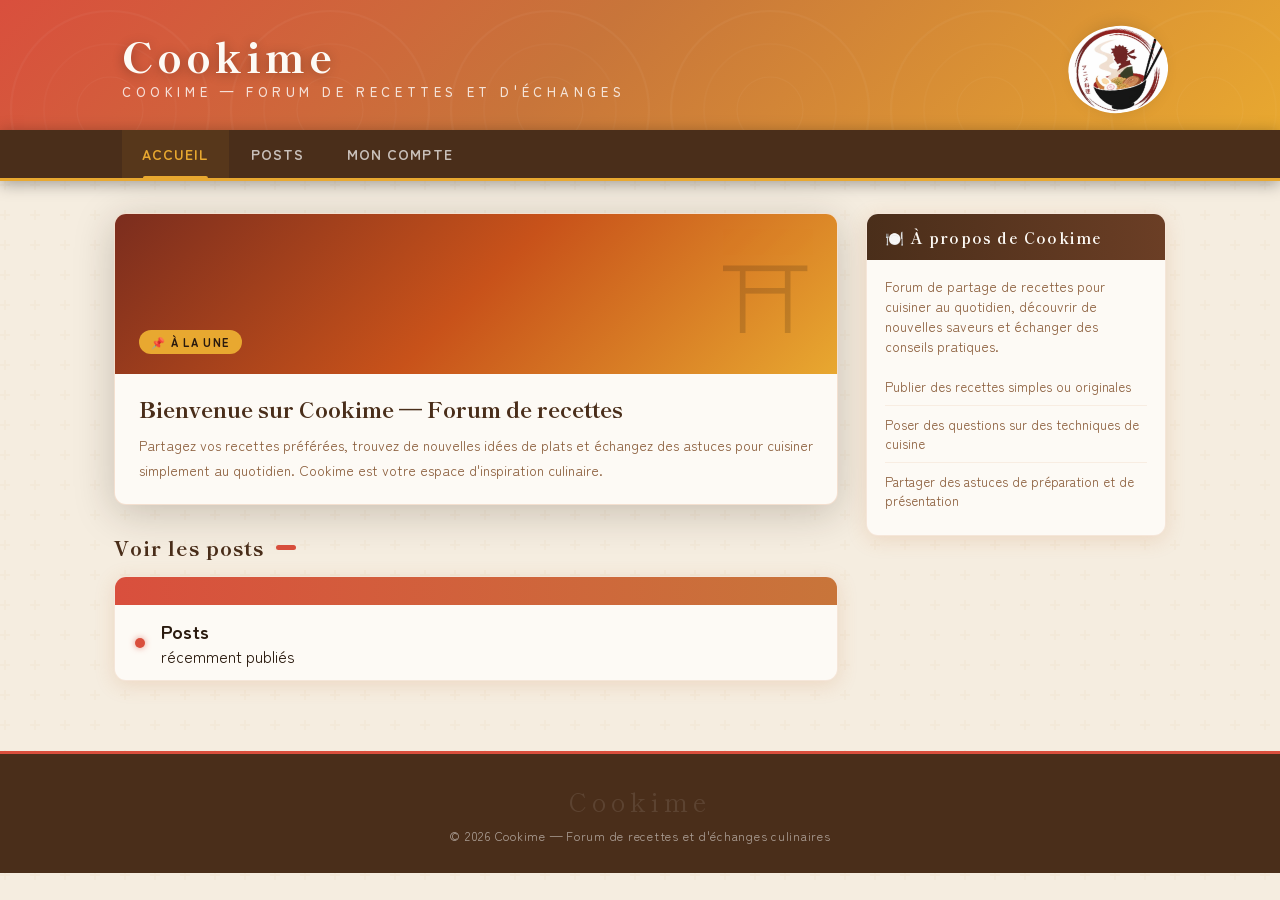
==== commit 29913418: "Merge branch 'main' of https://github.com/Alexanger300/Forum-Food" ====
--- a/index.html
+++ b/index.html
@@ -4,14 +4,11 @@
   <meta charset="UTF-8">
   <meta name="viewport" content="width=device-width, initial-scale=1.0">
   <title>Cookime — Accueil</title>
-  <link rel="stylesheet" href="src/css/style.css">
+  <link rel="stylesheet" href="src/css/index.css">
+</head>
 
-</head>
-<body class="login-page">
- 
-<!-- ═══════════════════════════════════════════
-     HEADER
-════════════════════════════════════════════ -->
+<body>
+
 <header>
   <div class="header-inner">
     <a href="index.html" class="site-logo">
@@ -23,10 +20,7 @@
     </div>
   </div>
 </header>
- 
-<!-- ═══════════════════════════════════════════
-     NAVIGATION
-════════════════════════════════════════════ -->
+
 <nav>
   <ul>
     <li><a href="index.html" class="active">Accueil</a></li>
@@ -34,16 +28,11 @@
     <li><a href="/src/html/account.html">Mon compte</a></li>
   </ul>
 </nav>
- 
-<!-- ═══════════════════════════════════════════
-     CONTENU PRINCIPAL
-════════════════════════════════════════════ -->
+
 <div class="page-wrap">
 
-  <!-- COLONNE PRINCIPALE -->
   <main>
 
-    <!-- Article épinglé -->
     <article class="hero-post">
       <div class="hero-post-banner">
         <span class="pin-badge">📌 À la une</span>
@@ -70,18 +59,22 @@
       </div>
 
       <div class="topic-row">
-        <div class="topic-dot new">
+        <div class="topic-dot new"></div>
+
+        <div>
+          <a href="/src/html/posts.html" class="discussion-link">
+            <div class="discussion-item">
+              <h3>Posts</h3>
+              <p>récemment publiés</p>
+            </div>
+          </a>
         </div>
-        <div>
-  <a href="/src/html/posts.html" class="discussion-link">
-    <div class="discussion-item">
-        <h3>Posts </h3>
-        <p> récemment publiés</p>
+
+      </div>
     </div>
-</a>
+
   </main>
 
-  <!-- SIDEBAR -->
   <aside class="sidebar">
 
     <div class="sidebar-widget">
@@ -99,18 +92,14 @@
       </div>
     </div>
 
-    </div>
+  </aside>
 
-  </aside>
 </div>
 
-<!-- ═══════════════════════════════════════════
-     FOOTER
-════════════════════════════════════════════ -->
 <footer>
   <span class="footer-jp">Cookime</span>
   &copy; 2026 Cookime — Forum de recettes et d'échanges culinaires
 </footer>
 
 </body>
-</html>+</html>
--- a/src/css/index.css
+++ b/src/css/index.css
@@ -0,0 +1,42 @@
+/* ═══════════════════════════════════════════════════════
+   STYLE PRINCIPAL - IMPORTS ALL MODULAR CSS FILES
+═══════════════════════════════════════════════════════ */
+
+/* Variables and theme definitions */
+@import url('variables.css');
+@import url('header-inner.css');
+@import url('site-logo.css');
+@import url('nav.css');
+@import url('board-title.css');
+@import url('category-header.css');
+@import url('topic-row.css');
+@import url('hero-post-banner.css');
+@import url('hero-post-footer.css');
+@import url('widget-body.css');
+@import url('member-chip.css');
+@import url('pagination.css');
+@import url('responsive.css');
+@import url('login-deco.css');
+@import url('deco-facts.css');
+@import url('login-card-top.css');
+@import url('login-alert.css');
+@import url('field-wrap.css');
+@import url('field-toggle.css');
+@import url('checkbox-label.css');
+@import url('btn-login.css');
+@import url('sep-text.css');
+@import url('login-card.css');
+@import url('post-card-body.css');
+@import url('delete-post.css');
+@import url('post-actions.css');
+@import url('edit-post-btn.css');
+@import url('my-posts.css');
+@import url('heart-icon.css');
+@import url('comment-section.css');
+@import url('comment-input-focus.css');
+@import url('my-post-card-content.css');
+@import url('dislike-btn.css');
+@import url('comment-item.css');
+@import url('comment-inputs.css');
+@import url('btn-edit-comment.css');
+@import url('home.css');
